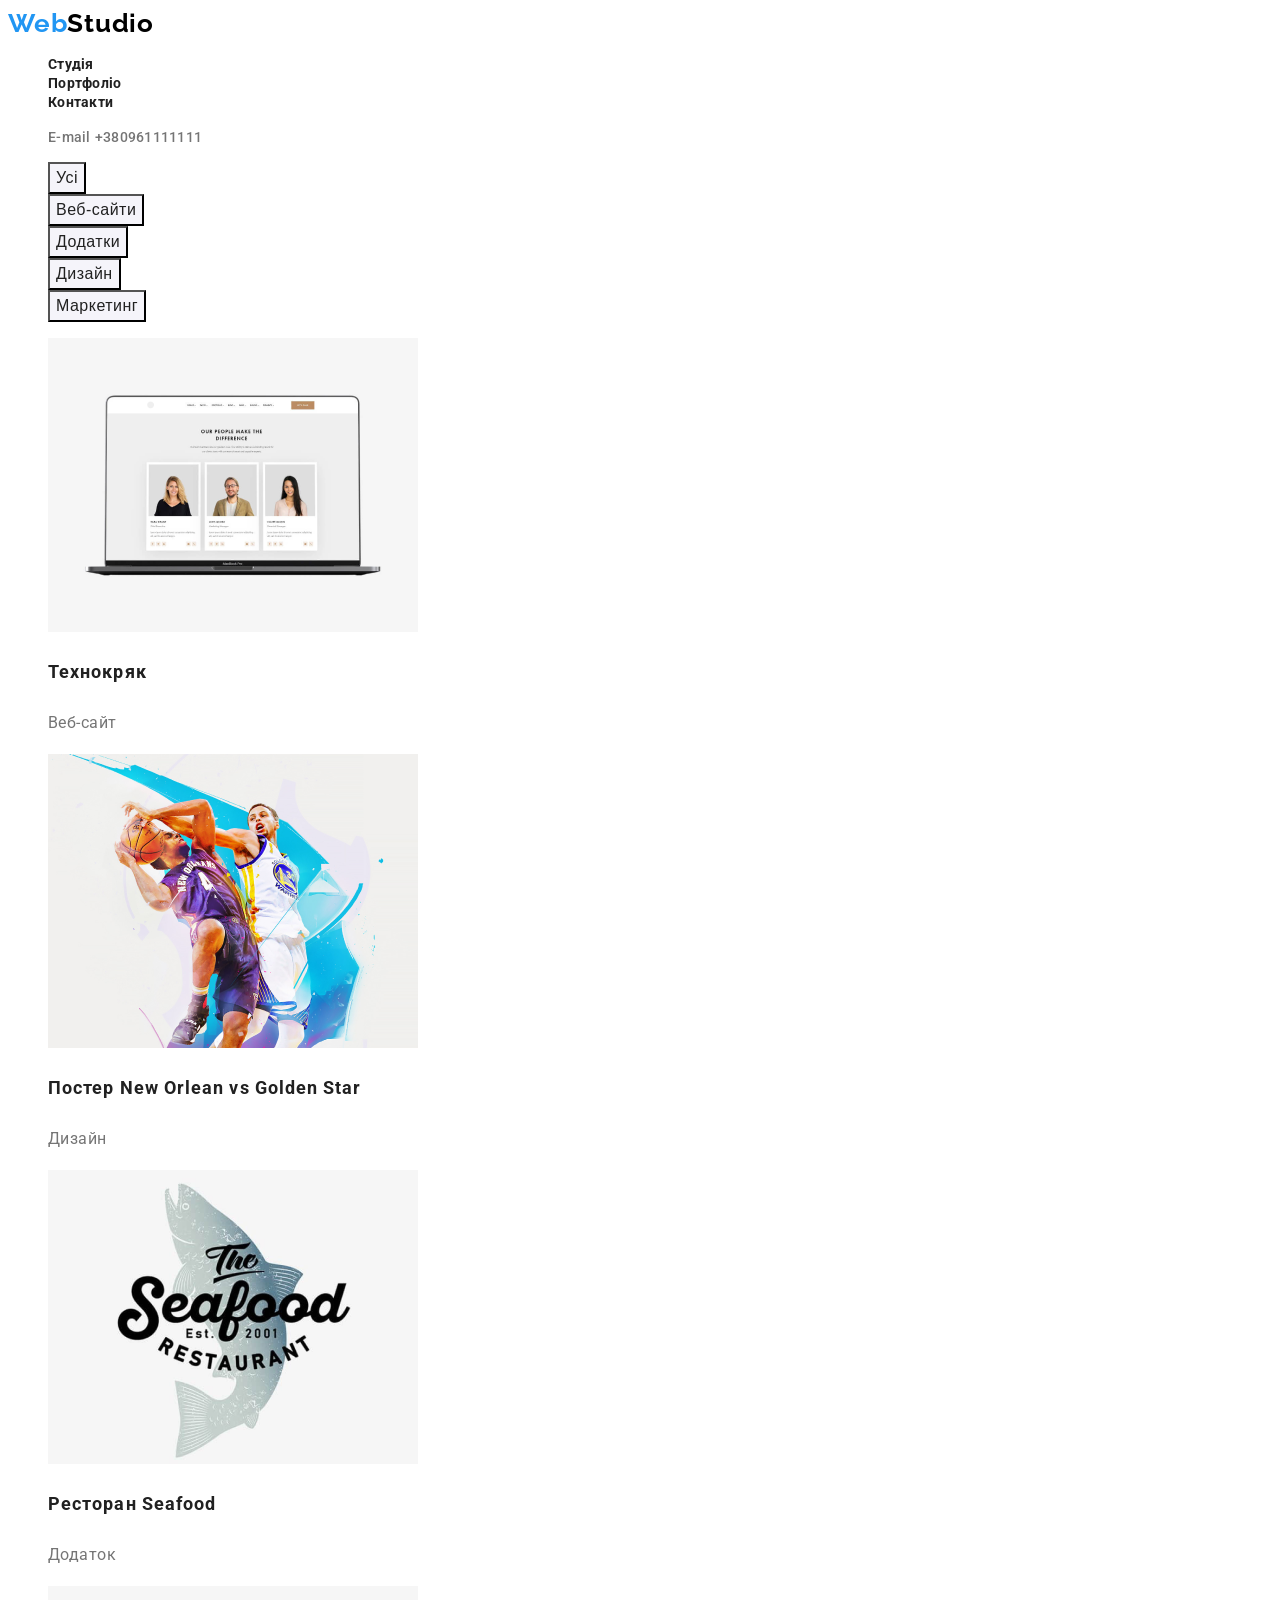
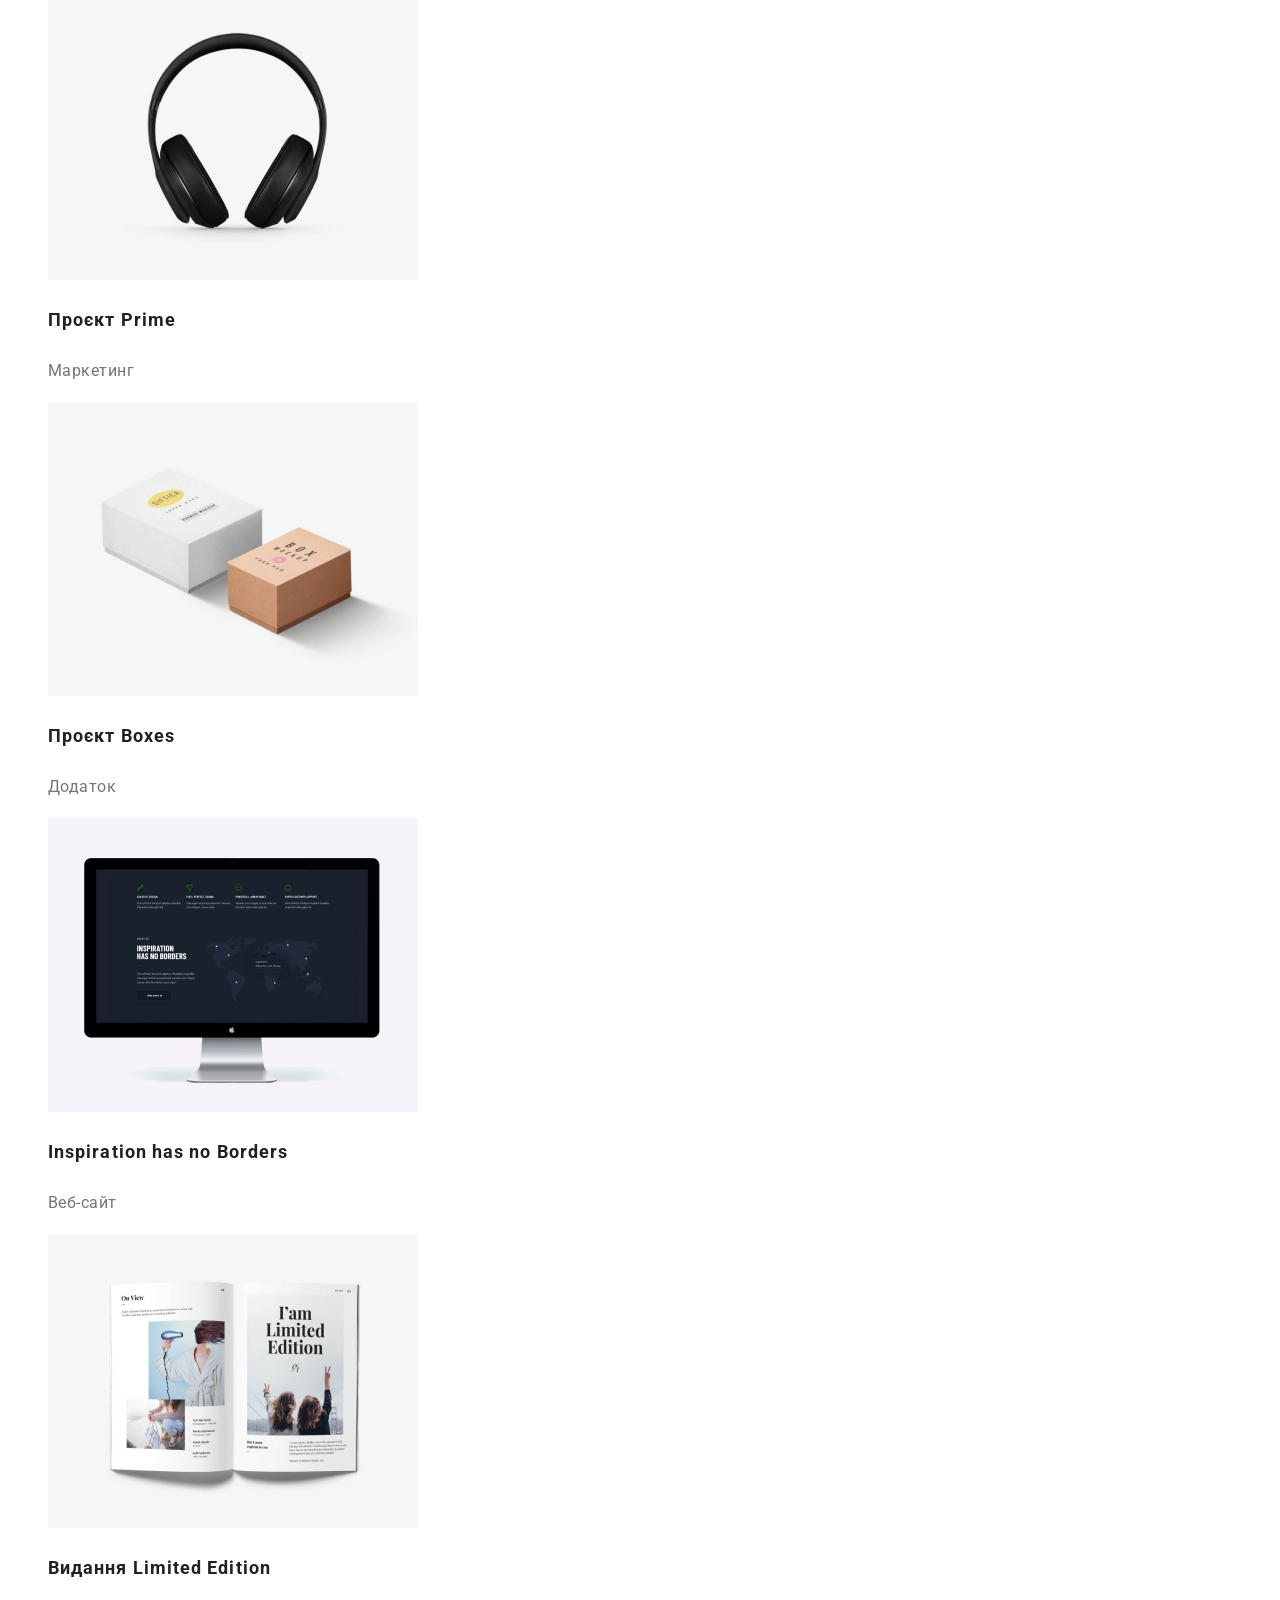
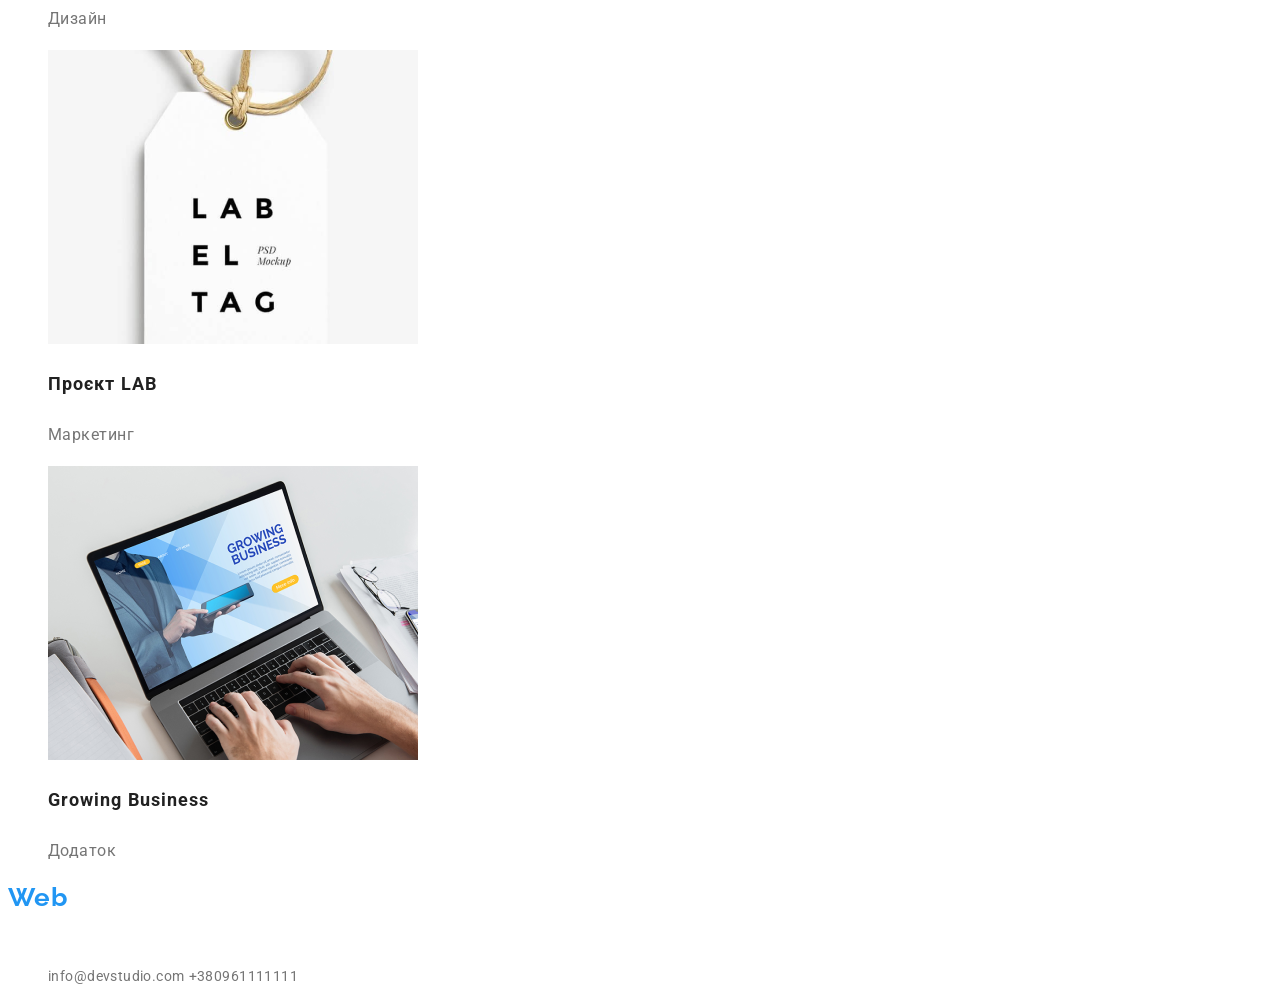
==== portfolio.html @ 2bcafd8c "first commit" ====
<!DOCTYPE html>
<html lang="en">

<head>
  <meta charset="UTF-8" />
  <meta name="viewport" content="width=device-width, initial-scale=1.0" />
  <title>Portfolio</title>
  <link rel="preconnect" href="https://fonts.googleapis.com" />
  <link rel="preconnect" href="https://fonts.gstatic.com" crossorigin />
  <link href="https://fonts.googleapis.com/css2?family=Raleway:wght@700&family=Roboto:wght@400;500;700;900&display=swap"
    rel="stylesheet" />
  <link rel="stylesheet" href="style.css" />
</head>

<body>
  <header class="header">
    <a href="/" class="header-logo"><span class="Web">Web</span>Studio</a>
    <nav class="nav">
      <ul class="nav-list">
        <li class="nav-item">
          <a class="nav-link" href="index.html"><b>Студія</b></a>
        </li>
        <li class="nav-item">
          <a class="nav-link" href="portfolio/index.html"><b>Портфоліо</b></a>
        </li>
        <li class="nav-item">
          <a class="nav-link" href=""><b>Контакти</b></a>
        </li>
      </ul>
    </nav>
    <ul class="header-list">
      <li class="header-items">
        <a class="header-contact" href="">E-mail</a>
        <a class="header-contact" href="">+380961111111</a>
      </li>
    </ul>
  </header>
  <main>
    <section class="portfolio">
      <ul class="portfolio-list-buttons">
        <li class="portfolio-items-buttons">
          <input class="portfolio-button" type="button" value="Усі" />
        </li>
        <li class="portfolio-items-buttons">
          <input class="portfolio-button" type="button" value="Веб-сайти" />
        </li>
        <li class="portfolio-items-buttons">
          <input class="portfolio-button" type="button" value="Додатки" />
        </li>
        <li class="portfolio-items-buttons">
          <input class="portfolio-button" type="button" value="Дизайн" />
        </li>
        <li class="portfolio-items-buttons">
          <input class="portfolio-button" type="button" value="Маркетинг" />
        </li>
      </ul>
      <ul class="portfolio-list">
        <li class="portfolio-items">
          <img src="img/portfolio/1.png" alt="" class=" portfolio-img">
          <h3 class="portfolio-title">Технокряк</h3>
          <p class="portfolio-text">Веб-сайт</p>
        </li>
        <li class="portfolio-items">
          <img src="img/portfolio/2.png" alt="" class=" portfolio-img">
          <h3 class="portfolio-title">Постер New Orlean vs Golden Star</h3>
          <p class="portfolio-text">Дизайн</p>
        </li>
        <li class="portfolio-items">
          <img src="img/portfolio/3.png" alt="" class=" portfolio-img">
          <h3 class="portfolio-title">Ресторан Seafood</h3>
          <p class="portfolio-text">Додаток</p>
        </li>
        <li class="portfolio-items">
          <img src="img/portfolio/4.png" alt="" class=" portfolio-img">
          <h3 class="portfolio-title">Проєкт Prime</h3>
          <p class="portfolio-text">Маркетинг</p>
        </li>
        <li class="portfolio-items">
          <img src="img/portfolio/5.png" alt="" class=" portfolio-img">
          <h3 class="portfolio-title">Проєкт Boxes</h3>
          <p class="portfolio-text">Додаток</p>
        </li>
        <li class="portfolio-items">
          <img src="img/portfolio/6.png" alt="" class=" portfolio-img">
          <h3 class="portfolio-title">Inspiration has no Borders</h3>
          <p class="portfolio-text">Веб-сайт</p>
        </li>
        <li class="portfolio-items">
          <img src="img/portfolio/7.png" alt="" class=" portfolio-img">
          <h3 class="portfolio-title">Видання Limited Edition</h3>
          <p class="portfolio-text">Дизайн</p>
        </li>
        <li class="portfolio-items">
          <img src="img/portfolio/8.png" alt="" class=" portfolio-img">
          <h3 class="portfolio-title">Проєкт LAB</h3>
          <p class="portfolio-text">Маркетинг</p>
        </li>
        <li class="portfolio-items">
          <img src="img/portfolio/9.png" alt="" class=" portfolio-img">
          <h3 class="portfolio-title">Growing Business</h3>
          <p class="portfolio-text">Додаток</p>
        </li>
      </ul>
    </section>
  </main>
  <footer class="footer">
    <a href="/" class="footer-logo"><span class="Web">Web</span>Studio</a>
    <ul class="footer-list">
      <li class="footer-items">
        <p class="footer-text">м. Київ, пр-т Лесі Українки, 26</p>
        <a class="footer-link" href="">info@devstudio.com</a>
        <a class="footer-link" href="">+380961111111</a>
      </li>
    </ul>
  </footer>
</body>

</html>
---- style.css ----
body {
  font-family: Roboto;
  line-height: normal;
}
a {
  text-decoration: none;
}
ul {
  list-style-type: none;
}

.header {

}
.Web {
  color: #2196f3;
}
.header-logo {
  color: #000;
  font-family: Raleway;
  font-size: 26px;
  font-weight: 700;
  letter-spacing: 0.78px;
}
.nav {
}
.nav-list {
}
.nav-item {
}

.nav-link {
  color: #212121;
  font-size: 14px;
  font-weight: 500;
  letter-spacing: 0.28px;
}
.nav-link:hover {
  color: #2196f3;
}
.header-list{

}
.header-items {

}
.header-contact {
  color: #757575;
  font-size: 14px;
  font-weight: 500;
  letter-spacing: 0.28px;
}
.header-contact:hover {
  color: #2196f3;
}
.decision {
}
.decision-container {
}
.decision-title {
  color: #fff;
  text-align: center;
  font-size: 44px;
  font-weight: 900;
  line-height: 1.36; /* 136.364% */
  letter-spacing: 2.64px;
  text-transform: uppercase;
}
.decision-button {
  background: #2196f3;
  color: #fff;
  text-align: center;
  font-size: 16px;
  font-weight: 700;
  line-height: 1.875; /* 187.5% */
  letter-spacing: 0.96px;
}
.details {
}
.details-list {
  display: flex;
}
.details-items {
}
.details-title {
  color: #212121;
  font-size: 14px;
  font-weight: 700;
  letter-spacing: 0.42px;
  text-transform: uppercase;
}
.details-text {
  color: #757575;
  font-size: 14px;
  font-weight: 400;
  line-height: 24px; /* 171.429% */
  letter-spacing: 0.42px;
}
.about {
}
.about-title {
  color: #212121;
  text-align: center;
  font-size: 36px;
  font-weight: 700;
  letter-spacing: 1.08px;
}
.about-list {
}
.about-items {
}
.about-img {
}
.team {
}
.team-title {
  color: #212121;
  text-align: center;
  font-size: 36px;
  font-weight: 700;
  letter-spacing: 1.08px;
}
.team-list {
}
.team-items {
}
.team-img {
}
.team-name {
  color: #212121;
  text-align: center;
  font-size: 16px;
  font-weight: 500;
  letter-spacing: 0.48px;
}
.team-work {
  color: #757575;
  text-align: center;
  font-size: 16px;
  font-weight: 400;
  letter-spacing: 0.48px;
}
.footer {
}
.footer-logo {
  color: #fff;
  font-family: Raleway;
  font-size: 26px;
  font-weight: 700;
  letter-spacing: 0.78px;
}
.footer-list {
}
.footer-items {
}
.footer-text {
  color: #fff;
  font-size: 14px;
  font-weight: 400;
  line-height: 1.71; /* 171.429% */
  letter-spacing: 0.42px;
}
.footer-link {
  color: #757575;
  font-size: 14px;
  font-weight: 400;
  line-height: 1.71px; /* 171.429% */
  letter-spacing: 0.42px;
}
.footer-link:hover{
  color: #2196f3;
}
/* =================================ПОРТФОЛИО==================================== */
.portfolio {

}
.portfolio-list-buttons {

}
.portfolio-items-buttons {
}
.portfolio-button {
  background: #f5f4fa;
  color: #212121;
  text-align: center;
  font-size: 16px;
  font-weight: 500;
  line-height: 1.625; /*162.5% 1.625. */
  letter-spacing: 0.48px;
}
.portfolio-button:hover {
  color: #fff;
  background: #2196f3;
}
.portfolio-items {
}
.portfolio-img {

}
.portfolio-title {
  color: #212121;
  font-size: 18px;
  font-weight: 700;
  line-height: 2; /* 200% 2 */
  letter-spacing: 1.08px;
}
.portfolio-text {
  color: #757575;
  font-size: 16px;
  font-weight: 400;
  line-height: 1.875; /* 187.5%  1.875*/
  letter-spacing: 0.48px;
}
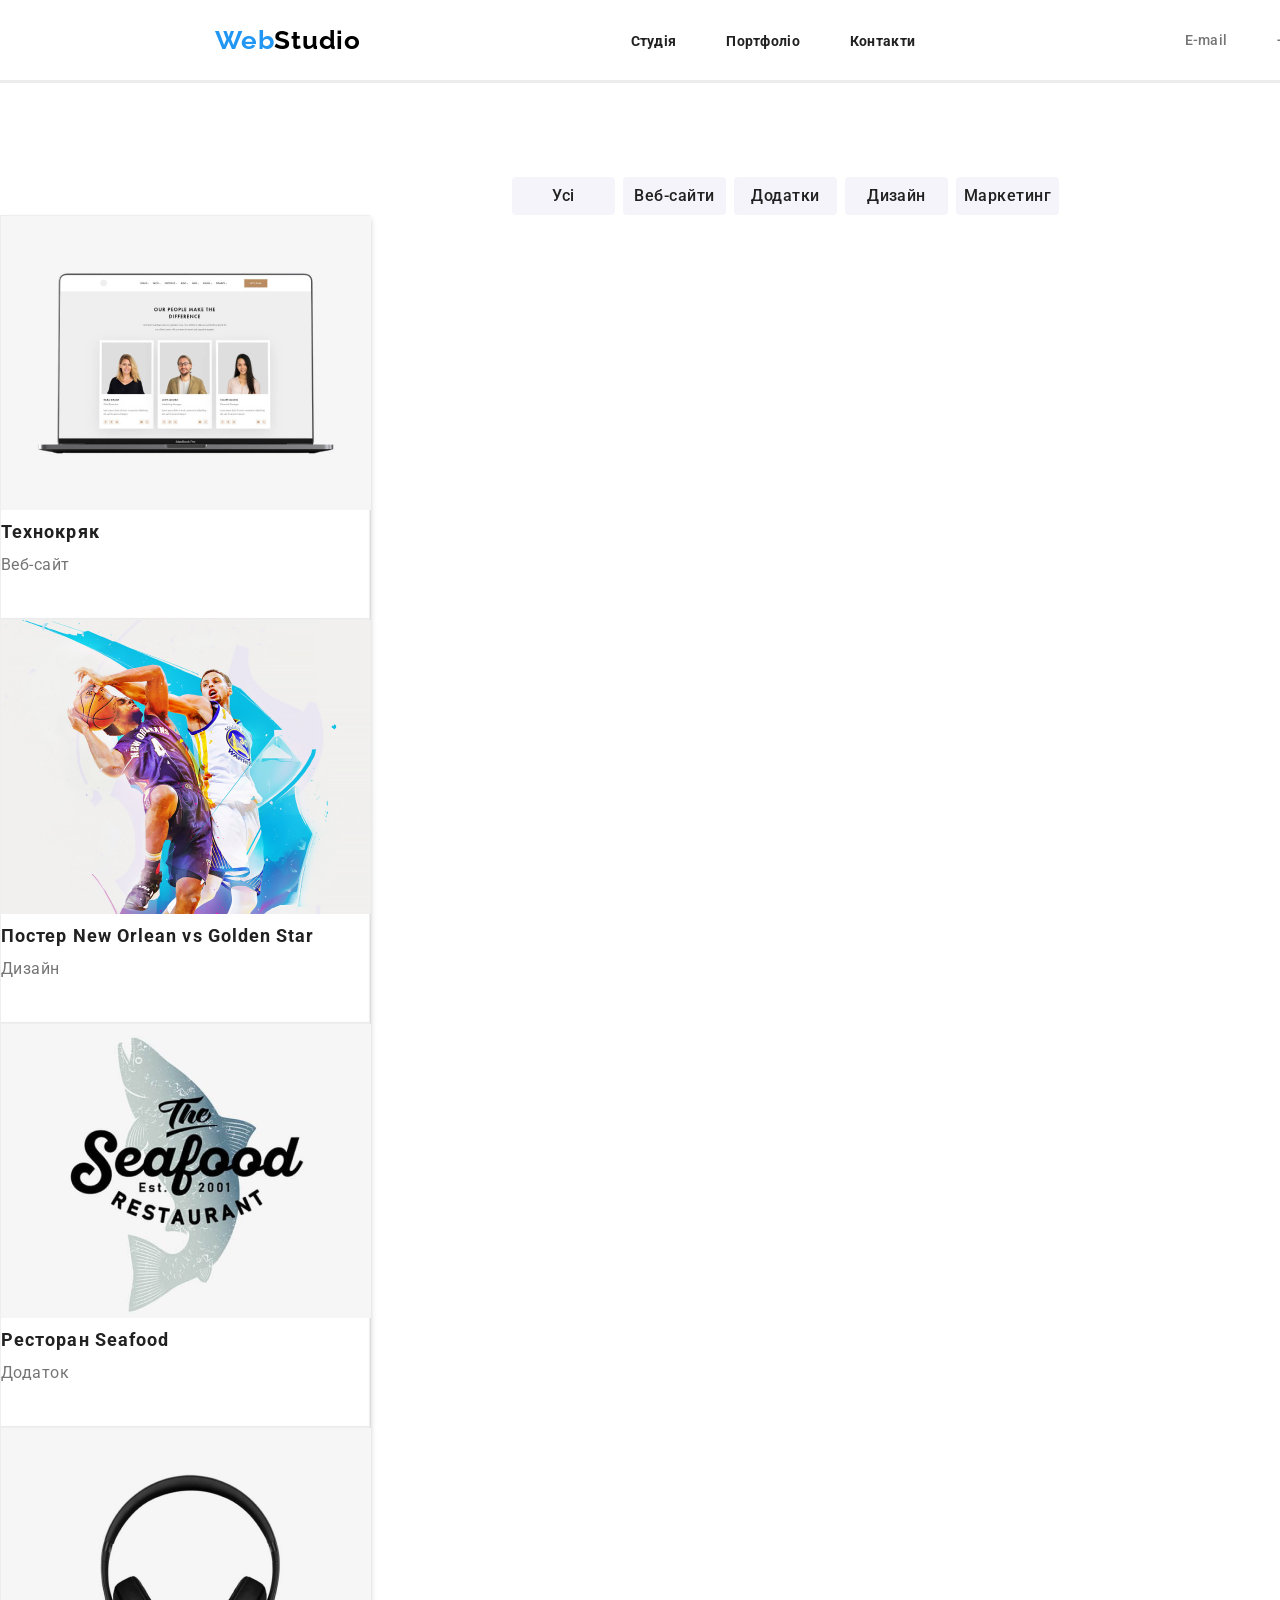
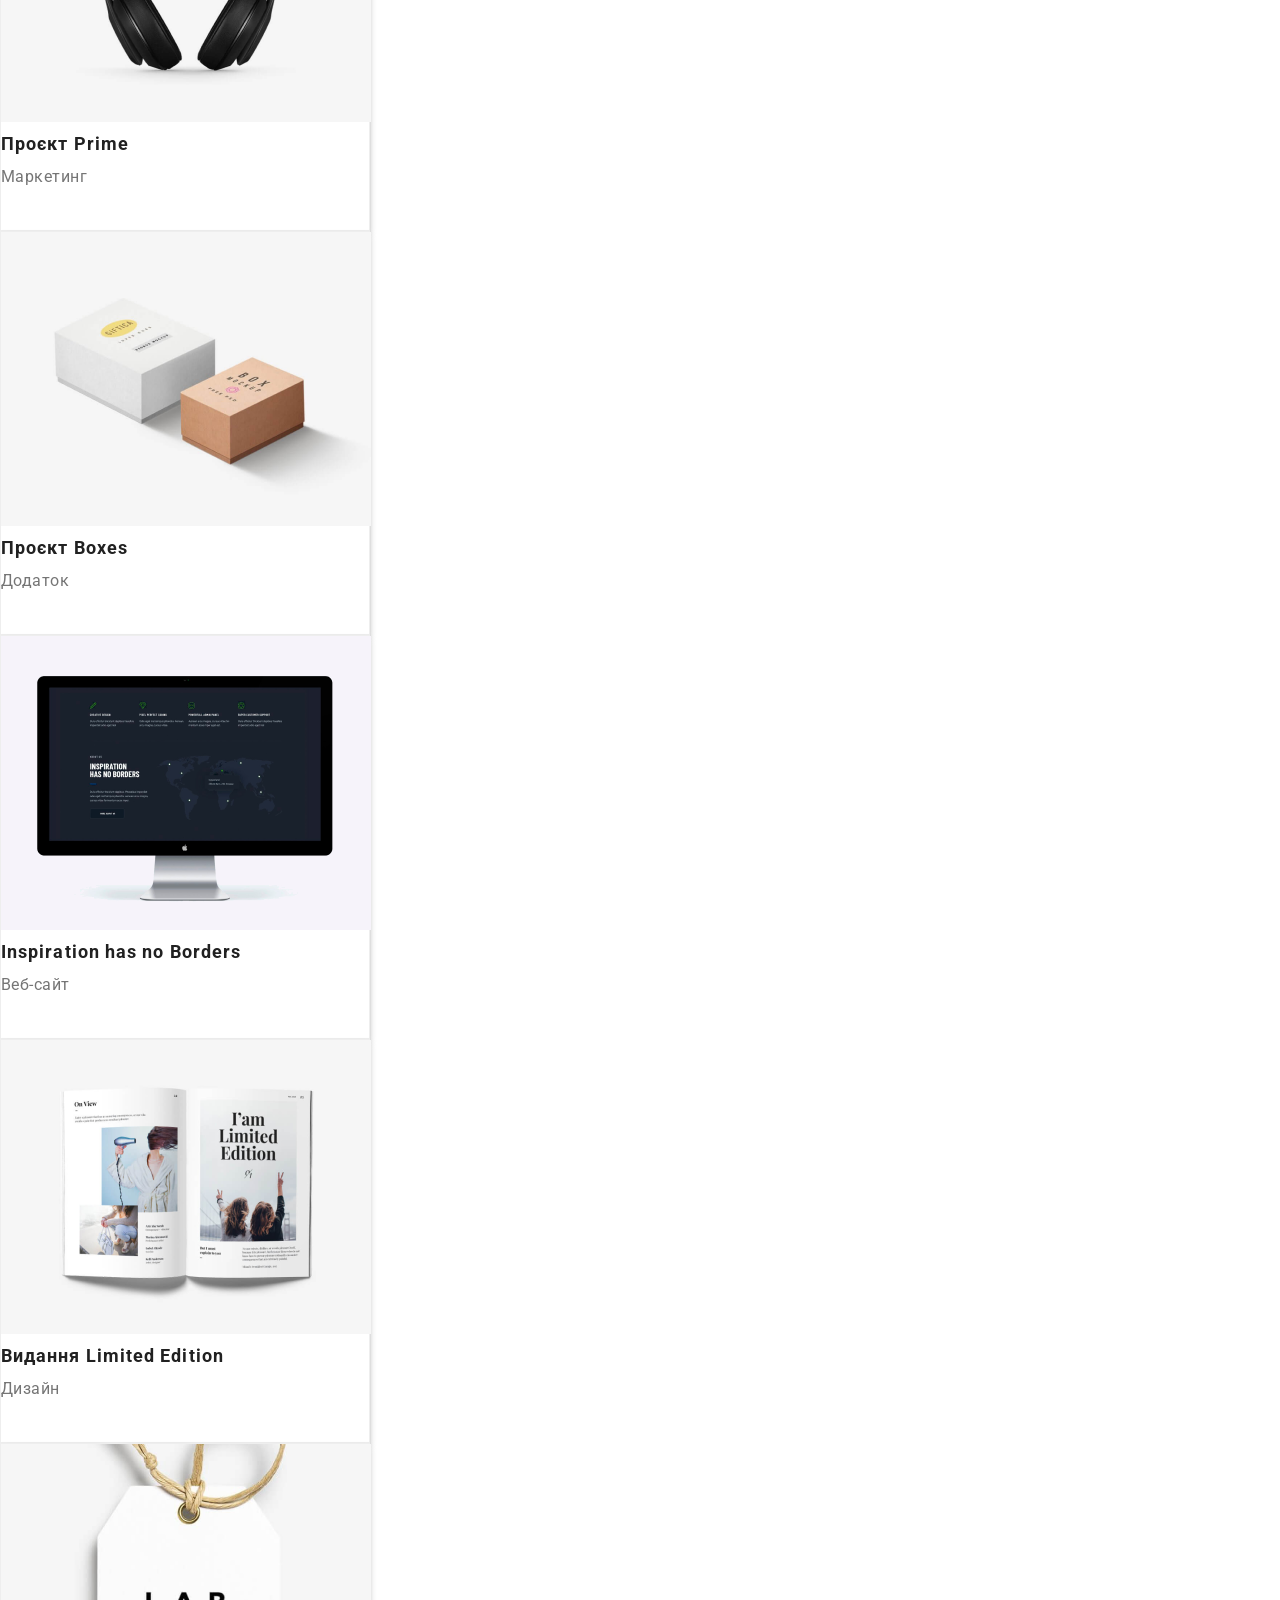
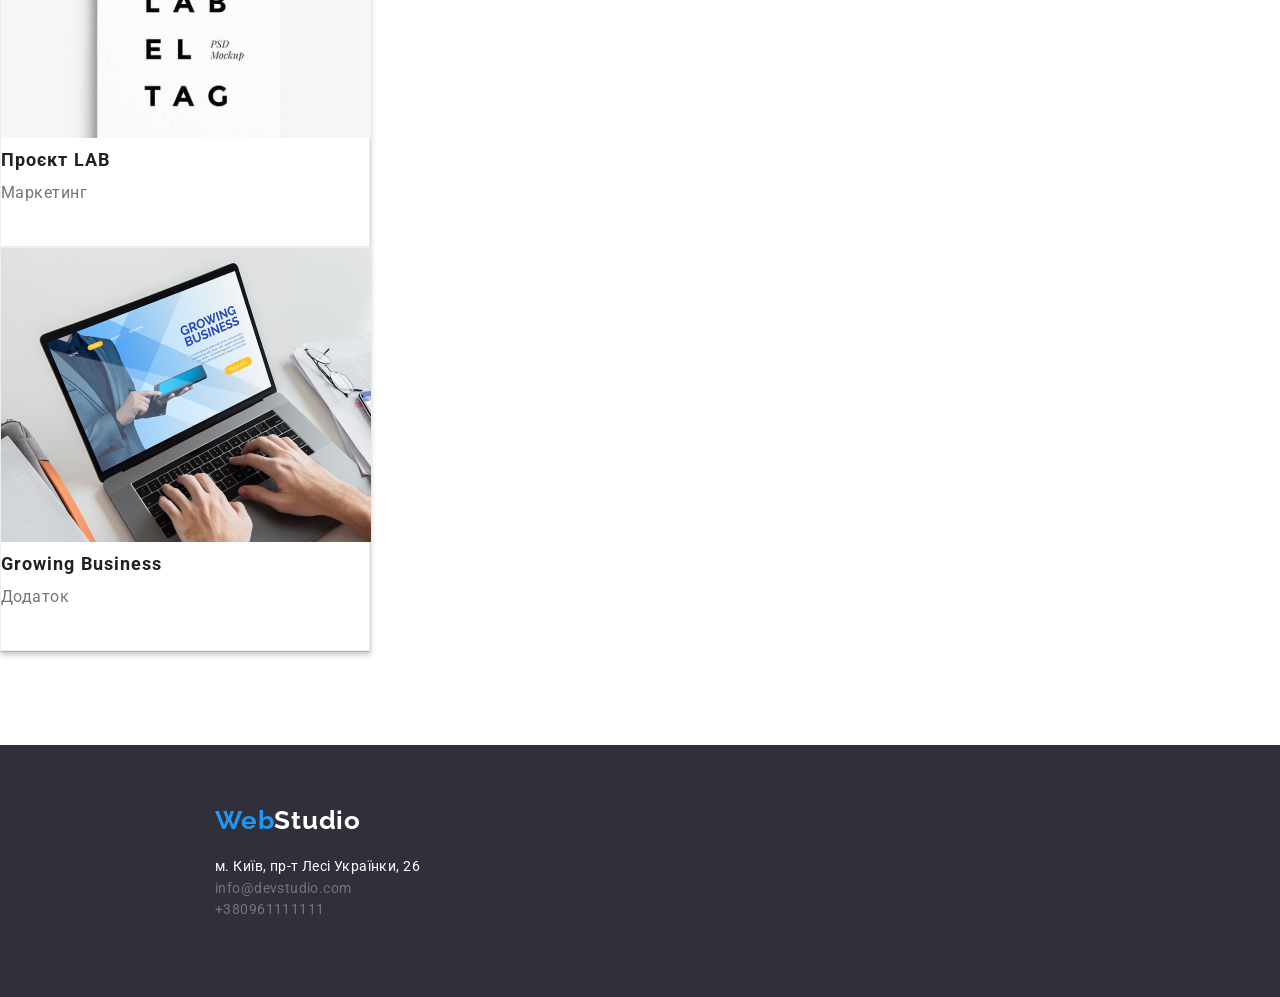
==== commit b7e14a93: "first commit" ====
--- a/portfolio.html
+++ b/portfolio.html
@@ -1,118 +1,125 @@
 <!DOCTYPE html>
 <html lang="en">
+  <head>
+    <meta charset="UTF-8" />
+    <meta name="viewport" content="width=device-width, initial-scale=1.0" />
+    <title>Portfolio</title>
+    <link rel="preconnect" href="https://fonts.googleapis.com" />
+    <link rel="preconnect" href="https://fonts.gstatic.com" crossorigin />
+    <link
+      href="https://fonts.googleapis.com/css2?family=Raleway:wght@700&family=Roboto:wght@400;500;700;900&display=swap"
+      rel="stylesheet"
+    />
+    <link
+      rel="stylesheet"
+      href="https://cdnjs.cloudflare.com/ajax/libs/modern-normalize/2.0.0/modern-normalize.css"
+    />
+    <link rel="stylesheet" href="modern-normalize.css" />
+    <link rel="stylesheet" href="style.css" />
+  </head>
 
-<head>
-  <meta charset="UTF-8" />
-  <meta name="viewport" content="width=device-width, initial-scale=1.0" />
-  <title>Portfolio</title>
-  <link rel="preconnect" href="https://fonts.googleapis.com" />
-  <link rel="preconnect" href="https://fonts.gstatic.com" crossorigin />
-  <link href="https://fonts.googleapis.com/css2?family=Raleway:wght@700&family=Roboto:wght@400;500;700;900&display=swap"
-    rel="stylesheet" />
-  <link rel="stylesheet" href="style.css" />
-</head>
-
-<body>
-  <header class="header">
-    <a href="/" class="header-logo"><span class="Web">Web</span>Studio</a>
-    <nav class="nav">
-      <ul class="nav-list">
-        <li class="nav-item">
-          <a class="nav-link" href="index.html"><b>Студія</b></a>
-        </li>
-        <li class="nav-item">
-          <a class="nav-link" href="portfolio/index.html"><b>Портфоліо</b></a>
-        </li>
-        <li class="nav-item">
-          <a class="nav-link" href=""><b>Контакти</b></a>
+  <body>
+    <header class="header container">
+      <a href="/" class="header-logo"><span class="Web">Web</span>Studio</a>
+      <nav class="nav">
+        <ul class="nav-list">
+          <li class="nav-item">
+            <a class="nav-link" href="#"><b>Студія</b></a>
+          </li>
+          <li class="nav-item">
+            <a class="nav-link" href="portfolio.html"><b>Портфоліо</b></a>
+          </li>
+          <li class="nav-item">
+            <a class="nav-link" href=""><b>Контакти</b></a>
+          </li>
+        </ul>
+      </nav>
+      <ul class="header-list">
+        <li class="header-items">
+          <a class="header-contact" href="">E-mail</a>
+          <a class="header-contact" href="">+380961111111</a>
         </li>
       </ul>
-    </nav>
-    <ul class="header-list">
-      <li class="header-items">
-        <a class="header-contact" href="">E-mail</a>
-        <a class="header-contact" href="">+380961111111</a>
-      </li>
-    </ul>
-  </header>
-  <main>
-    <section class="portfolio">
-      <ul class="portfolio-list-buttons">
-        <li class="portfolio-items-buttons">
-          <input class="portfolio-button" type="button" value="Усі" />
-        </li>
-        <li class="portfolio-items-buttons">
-          <input class="portfolio-button" type="button" value="Веб-сайти" />
-        </li>
-        <li class="portfolio-items-buttons">
-          <input class="portfolio-button" type="button" value="Додатки" />
-        </li>
-        <li class="portfolio-items-buttons">
-          <input class="portfolio-button" type="button" value="Дизайн" />
-        </li>
-        <li class="portfolio-items-buttons">
-          <input class="portfolio-button" type="button" value="Маркетинг" />
+    </header>
+    <main portfolio-main>
+      <section class="portfolio container">
+        <ul class="portfolio-list-buttons">
+          <li class="portfolio-items-buttons">
+            <input class="portfolio-button" type="button" value="Усі" />
+          </li>
+          <li class="portfolio-items-buttons">
+            <input class="portfolio-button" type="button" value="Веб-сайти" />
+          </li>
+          <li class="portfolio-items-buttons">
+            <input class="portfolio-button" type="button" value="Додатки" />
+          </li>
+          <li class="portfolio-items-buttons">
+            <input class="portfolio-button" type="button" value="Дизайн" />
+          </li>
+          <li class="portfolio-items-buttons">
+            <input class="portfolio-button" type="button" value="Маркетинг" />
+          </li>
+        </ul>
+        <ul class="portfolio-list">
+          <li class="portfolio-items">
+            <img src="img/portfolio/1.png" alt="" class="portfolio-img" />
+            <h3 class="portfolio-title">Технокряк</h3>
+            <p class="portfolio-text">Веб-сайт</p>
+          </li>
+          <li class="portfolio-items">
+            <img src="img/portfolio/2.png" alt="" class="portfolio-img" />
+            <h3 class="portfolio-title">Постер New Orlean vs Golden Star</h3>
+            <p class="portfolio-text">Дизайн</p>
+          </li>
+          <li class="portfolio-items">
+            <img src="img/portfolio/3.png" alt="" class="portfolio-img" />
+            <h3 class="portfolio-title">Ресторан Seafood</h3>
+            <p class="portfolio-text">Додаток</p>
+          </li>
+          <li class="portfolio-items">
+            <img src="img/portfolio/4.png" alt="" class="portfolio-img" />
+            <h3 class="portfolio-title">Проєкт Prime</h3>
+            <p class="portfolio-text">Маркетинг</p>
+          </li>
+          <li class="portfolio-items">
+            <img src="img/portfolio/5.png" alt="" class="portfolio-img" />
+            <h3 class="portfolio-title">Проєкт Boxes</h3>
+            <p class="portfolio-text">Додаток</p>
+          </li>
+          <li class="portfolio-items">
+            <img src="img/portfolio/6.png" alt="" class="portfolio-img" />
+            <h3 class="portfolio-title">Inspiration has no Borders</h3>
+            <p class="portfolio-text">Веб-сайт</p>
+          </li>
+          <li class="portfolio-items">
+            <img src="img/portfolio/7.png" alt="" class="portfolio-img" />
+            <h3 class="portfolio-title">Видання Limited Edition</h3>
+            <p class="portfolio-text">Дизайн</p>
+          </li>
+          <li class="portfolio-items">
+            <img src="img/portfolio/8.png" alt="" class="portfolio-img" />
+            <h3 class="portfolio-title">Проєкт LAB</h3>
+            <p class="portfolio-text">Маркетинг</p>
+          </li>
+          <li class="portfolio-items">
+            <img src="img/portfolio/9.png" alt="" class="portfolio-img" />
+            <h3 class="portfolio-title">Growing Business</h3>
+            <p class="portfolio-text">Додаток</p>
+          </li>
+        </ul>
+      </section>
+    </main>
+    <footer class="footer">
+      <div class="footer-container">
+      <a href="/" class="footer-logo"><span class="Web">Web</span>Studio</a>
+      <ul class="footer-list">
+        <li class="footer-items">
+          <p class="footer-text">м. Київ, пр-т Лесі Українки, 26</p>
+          <a class="footer-link" href="">info@devstudio.com</a>
+          <a class="footer-link-number" href="">+380961111111</a>
         </li>
       </ul>
-      <ul class="portfolio-list">
-        <li class="portfolio-items">
-          <img src="img/portfolio/1.png" alt="" class=" portfolio-img">
-          <h3 class="portfolio-title">Технокряк</h3>
-          <p class="portfolio-text">Веб-сайт</p>
-        </li>
-        <li class="portfolio-items">
-          <img src="img/portfolio/2.png" alt="" class=" portfolio-img">
-          <h3 class="portfolio-title">Постер New Orlean vs Golden Star</h3>
-          <p class="portfolio-text">Дизайн</p>
-        </li>
-        <li class="portfolio-items">
-          <img src="img/portfolio/3.png" alt="" class=" portfolio-img">
-          <h3 class="portfolio-title">Ресторан Seafood</h3>
-          <p class="portfolio-text">Додаток</p>
-        </li>
-        <li class="portfolio-items">
-          <img src="img/portfolio/4.png" alt="" class=" portfolio-img">
-          <h3 class="portfolio-title">Проєкт Prime</h3>
-          <p class="portfolio-text">Маркетинг</p>
-        </li>
-        <li class="portfolio-items">
-          <img src="img/portfolio/5.png" alt="" class=" portfolio-img">
-          <h3 class="portfolio-title">Проєкт Boxes</h3>
-          <p class="portfolio-text">Додаток</p>
-        </li>
-        <li class="portfolio-items">
-          <img src="img/portfolio/6.png" alt="" class=" portfolio-img">
-          <h3 class="portfolio-title">Inspiration has no Borders</h3>
-          <p class="portfolio-text">Веб-сайт</p>
-        </li>
-        <li class="portfolio-items">
-          <img src="img/portfolio/7.png" alt="" class=" portfolio-img">
-          <h3 class="portfolio-title">Видання Limited Edition</h3>
-          <p class="portfolio-text">Дизайн</p>
-        </li>
-        <li class="portfolio-items">
-          <img src="img/portfolio/8.png" alt="" class=" portfolio-img">
-          <h3 class="portfolio-title">Проєкт LAB</h3>
-          <p class="portfolio-text">Маркетинг</p>
-        </li>
-        <li class="portfolio-items">
-          <img src="img/portfolio/9.png" alt="" class=" portfolio-img">
-          <h3 class="portfolio-title">Growing Business</h3>
-          <p class="portfolio-text">Додаток</p>
-        </li>
-      </ul>
-    </section>
-  </main>
-  <footer class="footer">
-    <a href="/" class="footer-logo"><span class="Web">Web</span>Studio</a>
-    <ul class="footer-list">
-      <li class="footer-items">
-        <p class="footer-text">м. Київ, пр-т Лесі Українки, 26</p>
-        <a class="footer-link" href="">info@devstudio.com</a>
-        <a class="footer-link" href="">+380961111111</a>
-      </li>
-    </ul>
-  </footer>
-</body>
-
-</html>+    </div>
+    </footer>
+  </body>
+</html>
--- a/style.css
+++ b/style.css
@@ -2,15 +2,43 @@
   font-family: Roboto;
   line-height: normal;
 }
+.container {
+  width: 1600px;
+  margin: 0 auto;
+}
 a {
   text-decoration: none;
 }
 ul {
   list-style-type: none;
 }
+::before,
+::after {
+  box-sizing: border-box;
+}
+h1,
+h2,
+h3,
+h4,
+h5,
+h6,
+html,
+main,
+body,
+p,
+ol,
+ul,
+li {
+  margin: 0;
+  padding: 0;
+}
 
 .header {
-
+  height: 80px;
+  display: flex;
+  align-items: center;
+  justify-content: space-between;
+  padding: 25px 0;
 }
 .Web {
   color: #2196f3;
@@ -21,10 +49,14 @@
   font-size: 26px;
   font-weight: 700;
   letter-spacing: 0.78px;
+  margin-left: 215px;
 }
 .nav {
 }
 .nav-list {
+  display: flex;
+  gap: 50px;
+  margin-left: ;
 }
 .nav-item {
 }
@@ -38,11 +70,12 @@
 .nav-link:hover {
   color: #2196f3;
 }
-.header-list{
-
+.header-list {
 }
 .header-items {
-
+  display: flex;
+  gap: 50px;
+  margin-right: 215px;
 }
 .header-contact {
   color: #757575;
@@ -54,10 +87,18 @@
   color: #2196f3;
 }
 .decision {
+  background-color: #2f303a;
+  width: 1600px;
+  height: 600px;
+  flex-shrink: 0;
 }
 .decision-container {
+  padding-top: 200px;
+  padding-left: 452px;
+  padding-right: 452px;
 }
 .decision-title {
+  width: 696px;
   color: #fff;
   text-align: center;
   font-size: 44px;
@@ -67,18 +108,32 @@
   text-transform: uppercase;
 }
 .decision-button {
-  background: #2196f3;
   color: #fff;
   text-align: center;
   font-size: 16px;
   font-weight: 700;
   line-height: 1.875; /* 187.5% */
   letter-spacing: 0.96px;
+  border-radius: 4px;
+  background: #2196f3;
+  box-shadow: 0px 4px 4px 0px rgba(0, 0, 0, 0.15);
+  padding-top: 10px;
+  padding-bottom: 10px;
+  padding-left: 34px;
+  padding-right: 34px;
+  margin-top: 30px;
+  margin-left: 692px;
 }
 .details {
 }
 .details-list {
   display: flex;
+  margin-top: 94px;
+  margin-bottom: 94px;
+  margin-left: 215px;
+  margin-right: 215px;
+  gap: 30px;
+  justify-content: space-between;
 }
 .details-items {
 }
@@ -95,36 +150,73 @@
   font-weight: 400;
   line-height: 24px; /* 171.429% */
   letter-spacing: 0.42px;
+  margin-top: 10px;
 }
 .about {
 }
+.about-container {
+  width: 1170px;
+  height: 386px;
+  flex-shrink: 0;
+  margin-left: 215px;
+  margin-right: 215px;
+  margin-bottom: 94px;
+}
 .about-title {
   color: #212121;
   text-align: center;
   font-size: 36px;
   font-weight: 700;
   letter-spacing: 1.08px;
+  padding-bottom: 50px;
 }
 .about-list {
 }
 .about-items {
 }
 .about-img {
-}
+  width: 370px;
+  height: 294px;
+  flex-shrink: 0;
+  justify-content: space-between;
+  padding-right: 15px;
+}
+
 .team {
-}
+  background: #f5f4fa;
+  height: 648px;
+  padding-top: 94px;
+  padding-bottom: 94px;
+}
+.container {
+}
+
 .team-title {
   color: #212121;
   text-align: center;
   font-size: 36px;
   font-weight: 700;
   letter-spacing: 1.08px;
-}
+  margin-bottom: 50px;
+}
+
 .team-list {
+  display: flex;
+  gap: 30px;
+  margin-left: 215px;
+  margin-right: 215px;
 }
 .team-items {
+  width: 270px;
+  height: 368px;
+  flex-shrink: 0;
+  border-radius: 0px 0px 4px 4px;
+  background: #fff;
+  gap: 30px;
 }
 .team-img {
+  width: 270px;
+  height: 260px;
 }
 .team-name {
   color: #212121;
@@ -132,6 +224,7 @@
   font-size: 16px;
   font-weight: 500;
   letter-spacing: 0.48px;
+  margin-top: 30px;
 }
 .team-work {
   color: #757575;
@@ -139,8 +232,15 @@
   font-size: 16px;
   font-weight: 400;
   letter-spacing: 0.48px;
+  margin-top: 10px;
 }
 .footer {
+  height: 252px;
+  background: #2f303a;
+  padding-top: 60px;
+}
+.footer-container {
+  margin-left: 215px;
 }
 .footer-logo {
   color: #fff;
@@ -148,6 +248,7 @@
   font-size: 26px;
   font-weight: 700;
   letter-spacing: 0.78px;
+  margin-top: 60px;
 }
 .footer-list {
 }
@@ -159,28 +260,55 @@
   font-weight: 400;
   line-height: 1.71; /* 171.429% */
   letter-spacing: 0.42px;
+  margin-top: 20px;
+  margin-bottom: 9px;
 }
 .footer-link {
+  display: block;
   color: #757575;
   font-size: 14px;
   font-weight: 400;
   line-height: 1.71px; /* 171.429% */
   letter-spacing: 0.42px;
-}
-.footer-link:hover{
+  margin-bottom: 9px;
+}
+.footer-link-number {
+  color: #757575;
+  font-size: 14px;
+  font-weight: 400;
+  line-height: 1.71px; /* 171.429% */
+  letter-spacing: 0.42px;
+  margin-top: 9px;
+}
+.footer-link-number:hover {
+  color: #2196f3;
+}
+.footer-link:hover {
   color: #2196f3;
 }
 /* =================================ПОРТФОЛИО==================================== */
+.header-portfolio {
+}
 .portfolio {
-
+  border-top: #ececec solid;
+  padding-top: 94px;
+  padding-bottom: 94px;
 }
 .portfolio-list-buttons {
-
+  display: flex;
+  gap: 8px;
+  margin-left: 512px;
+  margin-right: 512px;
 }
 .portfolio-items-buttons {
 }
 .portfolio-button {
+  width: 103px;
+  height: 38px;
+  flex-shrink: 0;
+  border-radius: 4px;
   background: #f5f4fa;
+  border: none;
   color: #212121;
   text-align: center;
   font-size: 16px;
@@ -189,13 +317,25 @@
   letter-spacing: 0.48px;
 }
 .portfolio-button:hover {
+  border: none;
   color: #fff;
   background: #2196f3;
 }
+.portfolio-list{
+}
 .portfolio-items {
+  width: 370px;
+  height: 404px;
+  flex-shrink: 0;
+  border: 1px solid #eee;
+  background: #fff;
+  box-shadow: 1px 4px 6px 0px rgba(0, 0, 0, 0.16),
+  0px 4px 4px 0px rgba(0, 0, 0, 0.06), 0px 1px 1px 0px rgba(0, 0, 0, 0.12);
 }
 .portfolio-img {
-
+  width: 370px;
+  height: 294px;
+  flex-shrink: 0;
 }
 .portfolio-title {
   color: #212121;
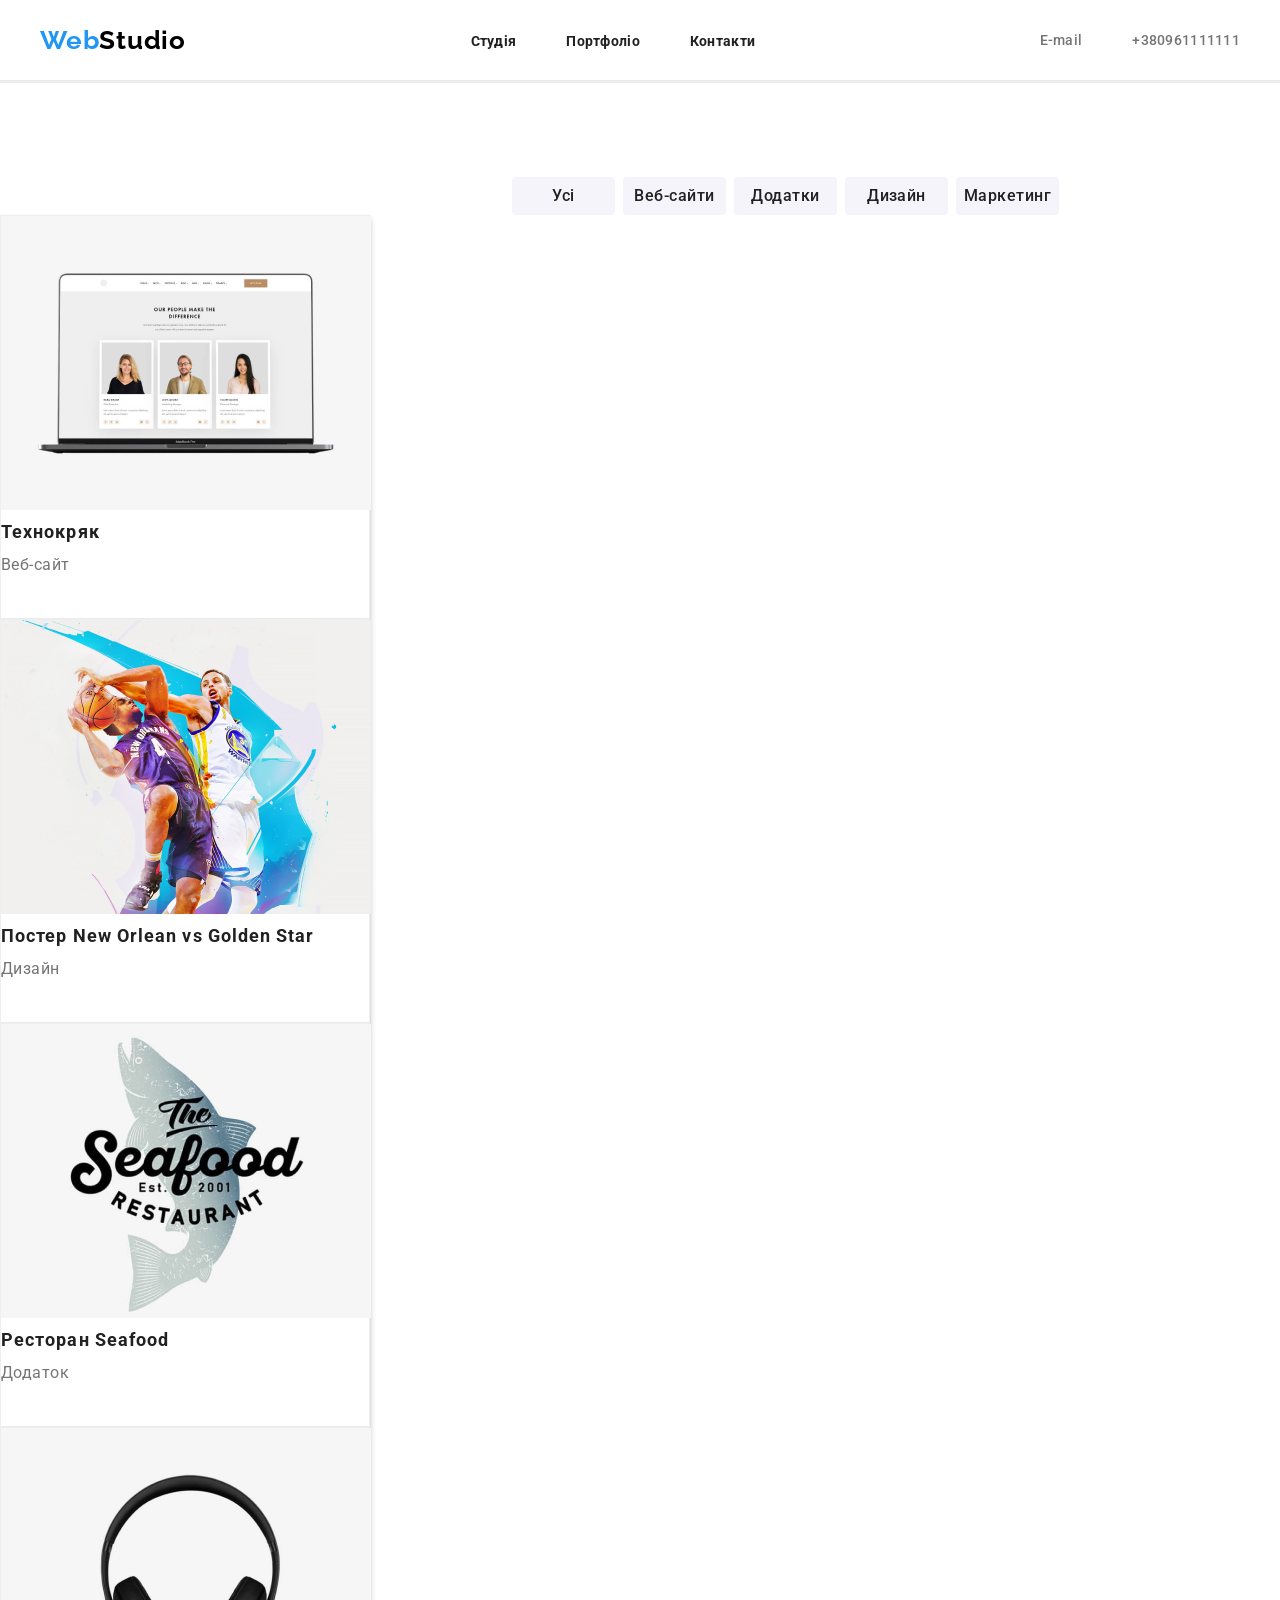
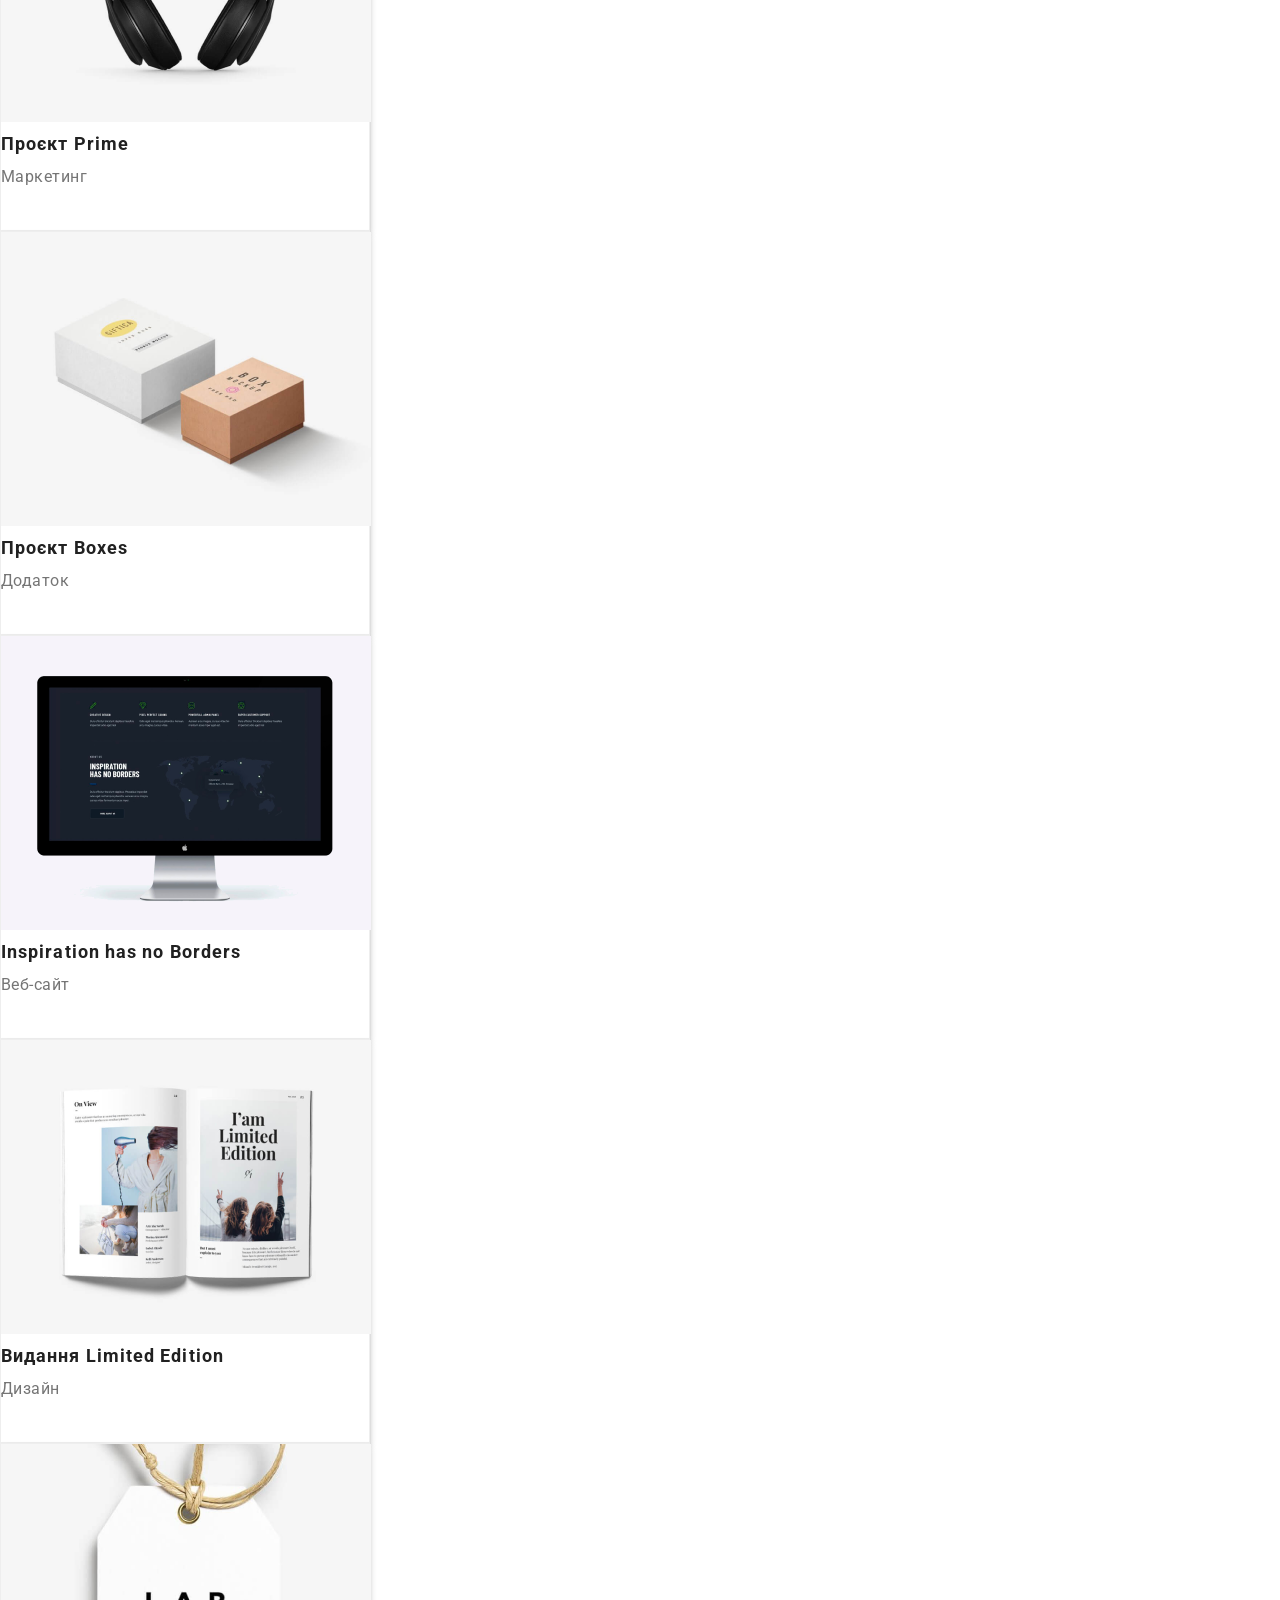
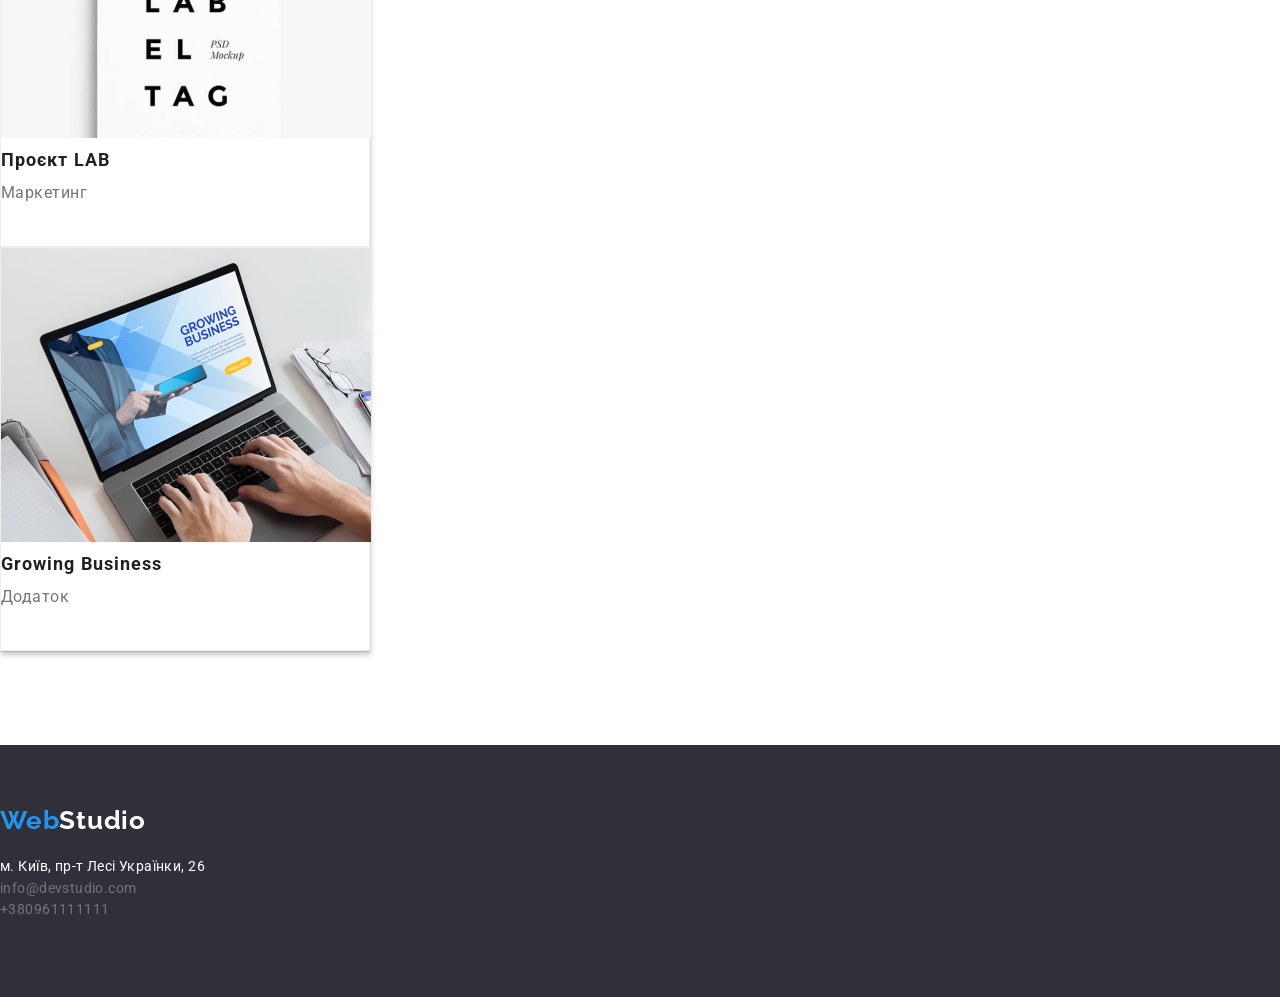
==== commit c345ff8b: "first commit" ====
--- a/portfolio.html
+++ b/portfolio.html
@@ -41,8 +41,8 @@
         </li>
       </ul>
     </header>
-    <main portfolio-main>
-      <section class="portfolio container">
+    <main>
+      <section class="portfolio">
         <ul class="portfolio-list-buttons">
           <li class="portfolio-items-buttons">
             <input class="portfolio-button" type="button" value="Усі" />
--- a/style.css
+++ b/style.css
@@ -3,8 +3,9 @@
   line-height: normal;
 }
 .container {
-  width: 1600px;
+  width: 1200px;
   margin: 0 auto;
+  padding: 0 15px;
 }
 a {
   text-decoration: none;
@@ -49,7 +50,6 @@
   font-size: 26px;
   font-weight: 700;
   letter-spacing: 0.78px;
-  margin-left: 215px;
 }
 .nav {
 }
@@ -75,7 +75,6 @@
 .header-items {
   display: flex;
   gap: 50px;
-  margin-right: 215px;
 }
 .header-contact {
   color: #757575;
@@ -88,14 +87,12 @@
 }
 .decision {
   background-color: #2f303a;
-  width: 1600px;
   height: 600px;
-  flex-shrink: 0;
+  padding-top: 200px;
+  padding-bottom: 200px;
+  margin: 0 auto;
 }
 .decision-container {
-  padding-top: 200px;
-  padding-left: 452px;
-  padding-right: 452px;
 }
 .decision-title {
   width: 696px;
@@ -106,8 +103,10 @@
   line-height: 1.36; /* 136.364% */
   letter-spacing: 2.64px;
   text-transform: uppercase;
+  margin: 30px auto;
 }
 .decision-button {
+  display: block;
   color: #fff;
   text-align: center;
   font-size: 16px;
@@ -121,8 +120,7 @@
   padding-bottom: 10px;
   padding-left: 34px;
   padding-right: 34px;
-  margin-top: 30px;
-  margin-left: 692px;
+  margin: 0 auto;
 }
 .details {
 }
@@ -130,8 +128,6 @@
   display: flex;
   margin-top: 94px;
   margin-bottom: 94px;
-  margin-left: 215px;
-  margin-right: 215px;
   gap: 30px;
   justify-content: space-between;
 }
@@ -153,14 +149,8 @@
   margin-top: 10px;
 }
 .about {
-}
-.about-container {
-  width: 1170px;
   height: 386px;
-  flex-shrink: 0;
-  margin-left: 215px;
-  margin-right: 215px;
-  margin-bottom: 94px;
+  margin-bottom: 96px;
 }
 .about-title {
   color: #212121;
@@ -179,7 +169,7 @@
   height: 294px;
   flex-shrink: 0;
   justify-content: space-between;
-  padding-right: 15px;
+  margin-right: 15px;
 }
 
 .team {
@@ -203,8 +193,7 @@
 .team-list {
   display: flex;
   gap: 30px;
-  margin-left: 215px;
-  margin-right: 215px;
+  margin: 0 auto;
 }
 .team-items {
   width: 270px;
@@ -239,9 +228,6 @@
   background: #2f303a;
   padding-top: 60px;
 }
-.footer-container {
-  margin-left: 215px;
-}
 .footer-logo {
   color: #fff;
   font-family: Raleway;
@@ -321,7 +307,7 @@
   color: #fff;
   background: #2196f3;
 }
-.portfolio-list{
+.portfolio-list {
 }
 .portfolio-items {
   width: 370px;
@@ -330,7 +316,7 @@
   border: 1px solid #eee;
   background: #fff;
   box-shadow: 1px 4px 6px 0px rgba(0, 0, 0, 0.16),
-  0px 4px 4px 0px rgba(0, 0, 0, 0.06), 0px 1px 1px 0px rgba(0, 0, 0, 0.12);
+    0px 4px 4px 0px rgba(0, 0, 0, 0.06), 0px 1px 1px 0px rgba(0, 0, 0, 0.12);
 }
 .portfolio-img {
   width: 370px;
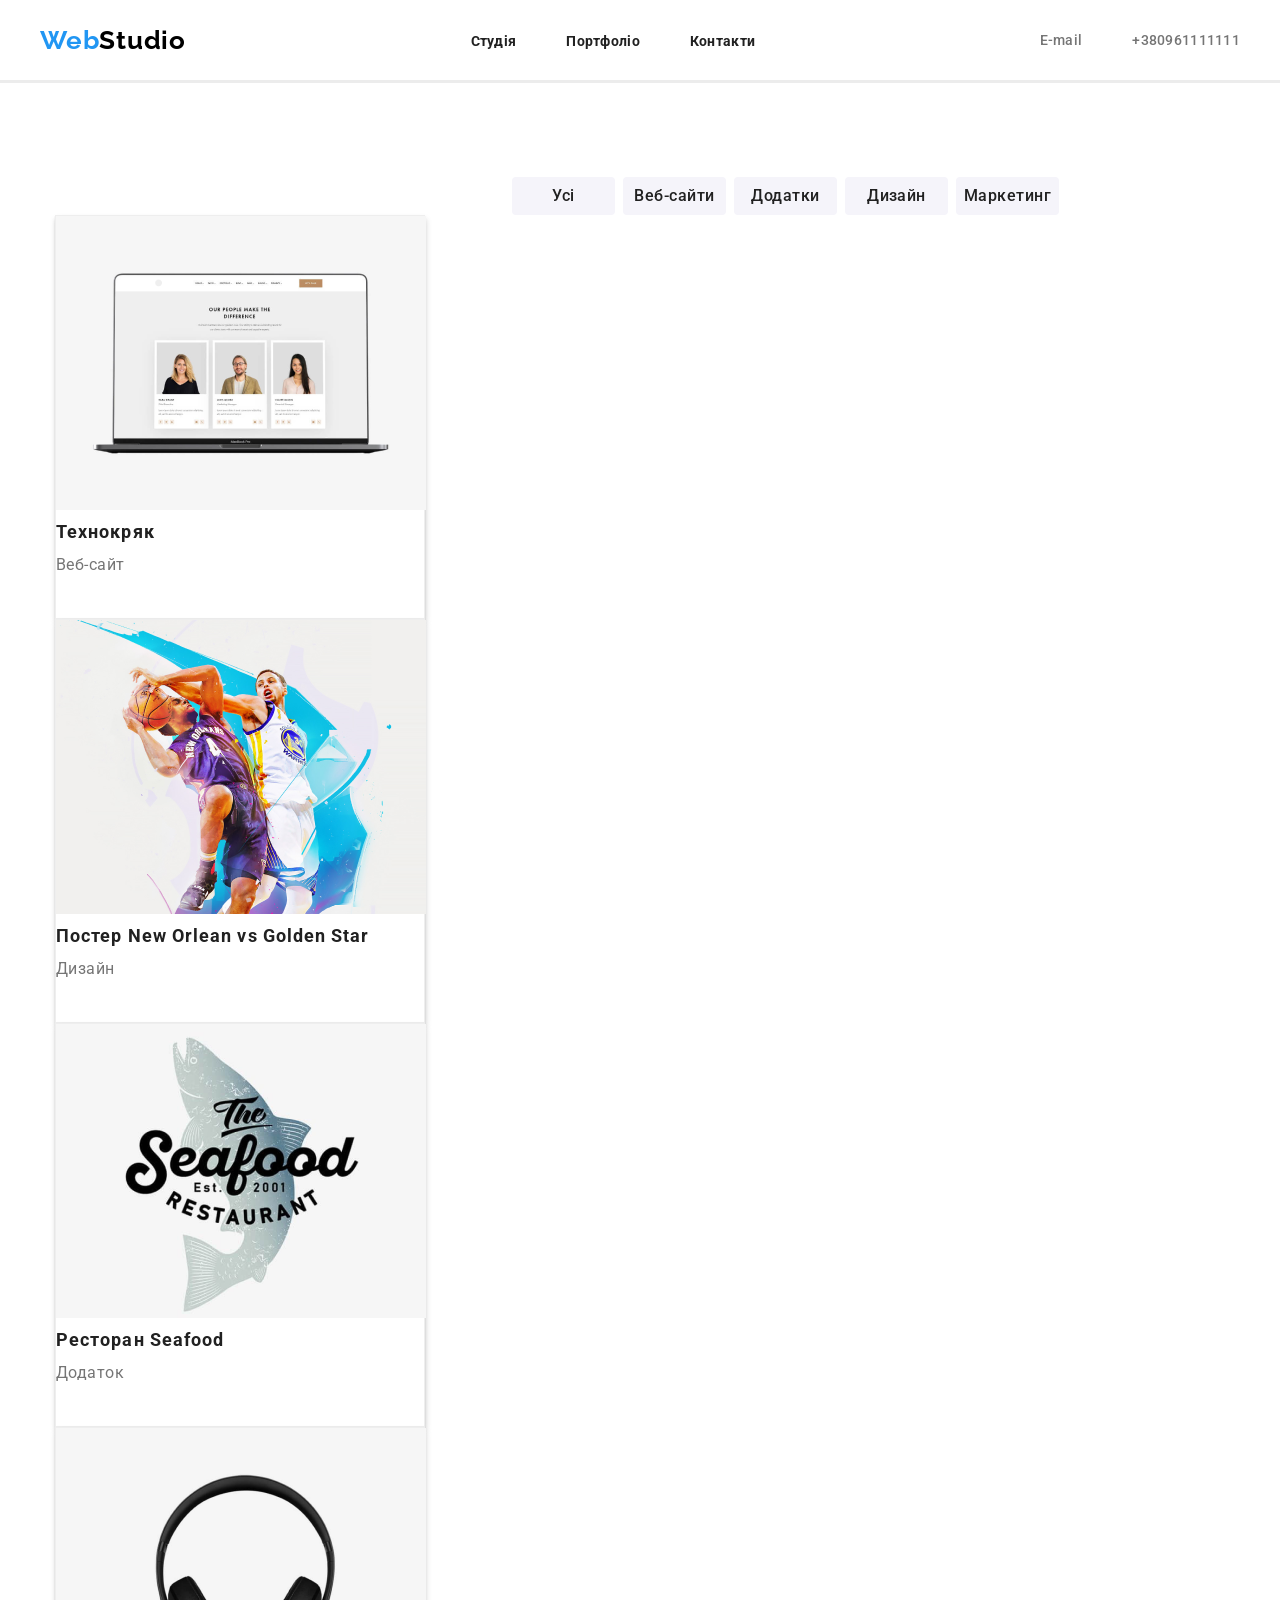
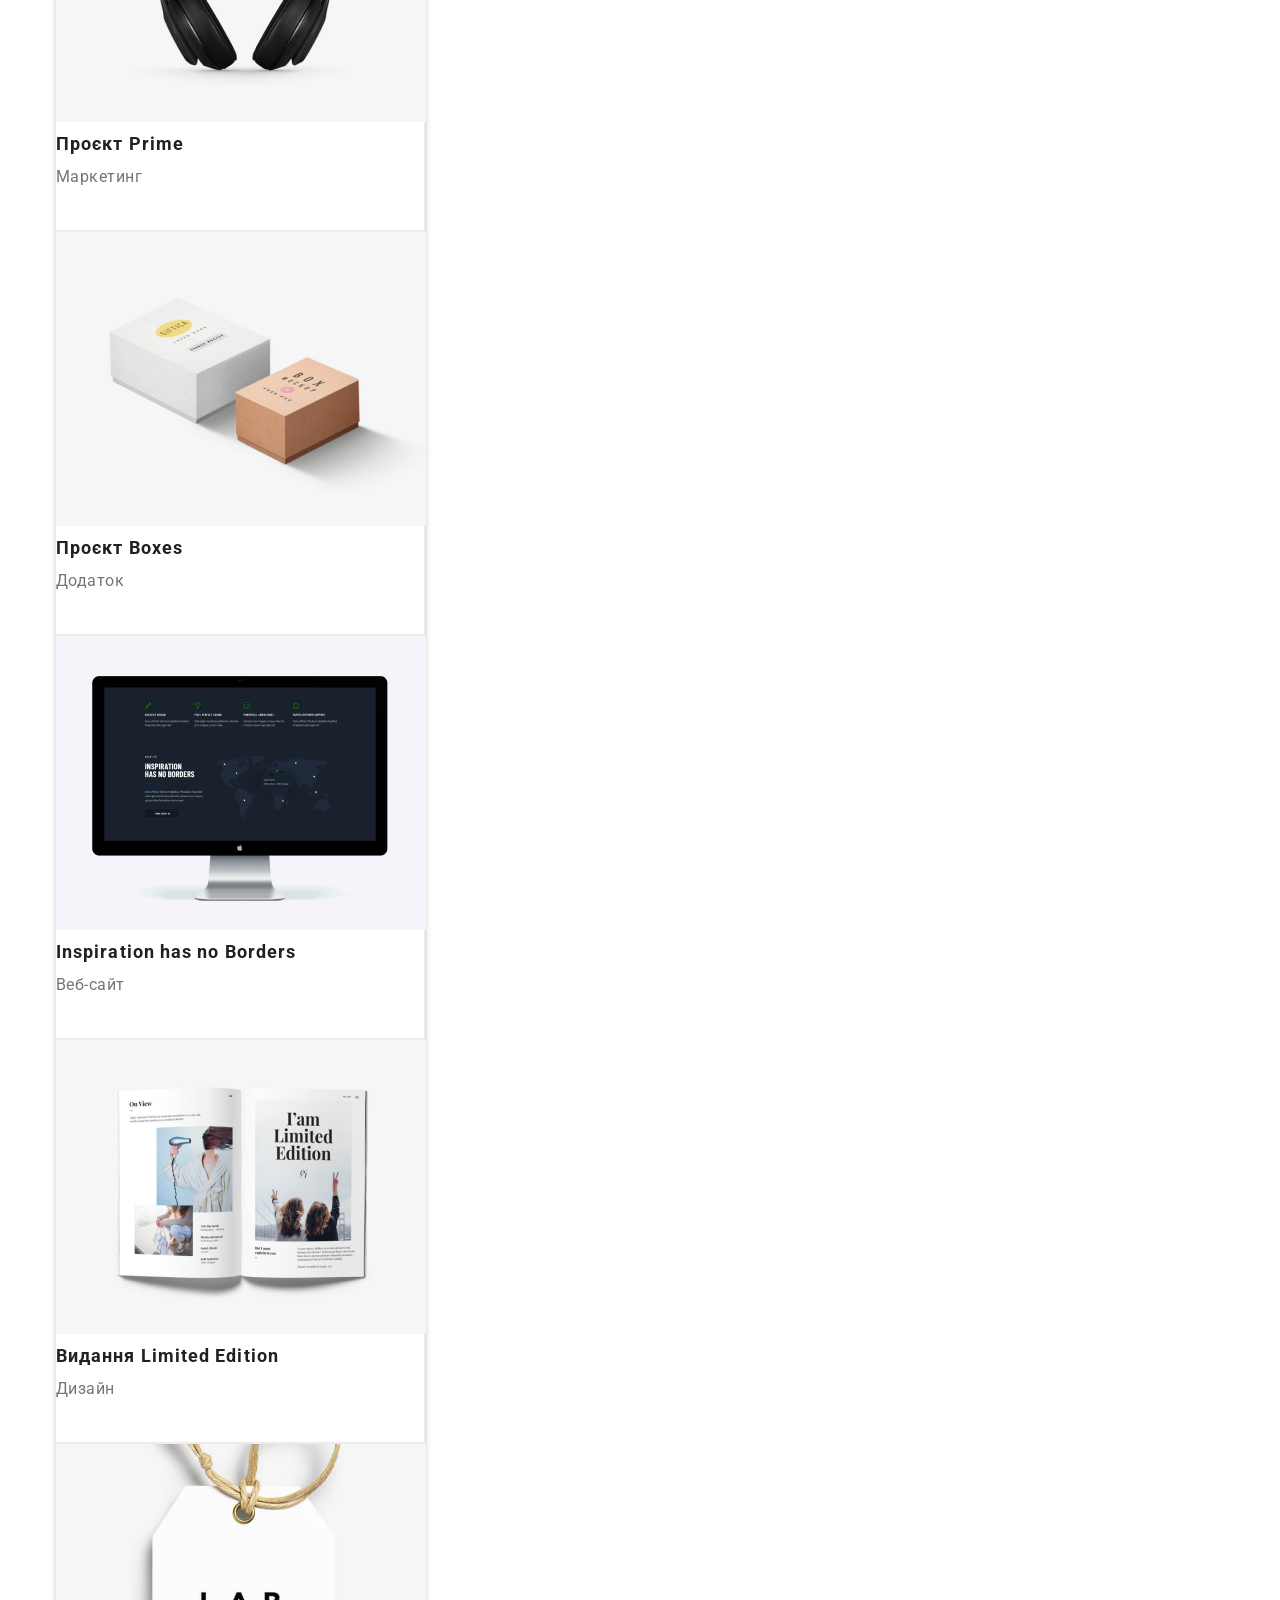
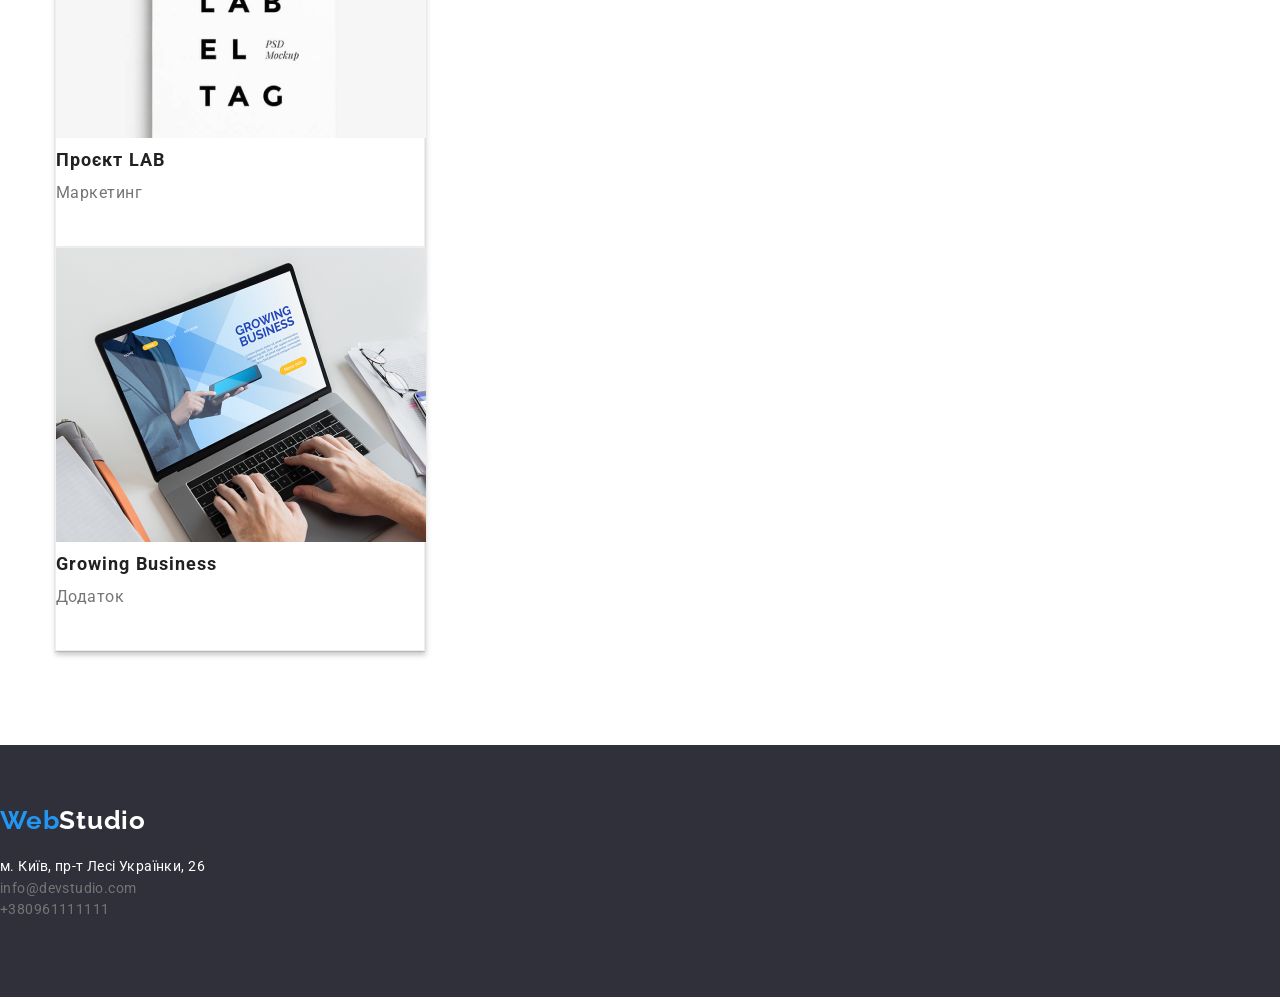
==== commit b642756e: "first" ====
--- a/portfolio.html
+++ b/portfolio.html
@@ -43,6 +43,7 @@
     </header>
     <main>
       <section class="portfolio">
+
         <ul class="portfolio-list-buttons">
           <li class="portfolio-items-buttons">
             <input class="portfolio-button" type="button" value="Усі" />
@@ -60,7 +61,7 @@
             <input class="portfolio-button" type="button" value="Маркетинг" />
           </li>
         </ul>
-        <ul class="portfolio-list">
+        <ul class="portfolio-list container">
           <li class="portfolio-items">
             <img src="img/portfolio/1.png" alt="" class="portfolio-img" />
             <h3 class="portfolio-title">Технокряк</h3>
--- a/style.css
+++ b/style.css
@@ -86,16 +86,16 @@
   color: #2196f3;
 }
 .decision {
+height: 600px;
   background-color: #2f303a;
-  height: 600px;
   padding-top: 200px;
   padding-bottom: 200px;
-  margin: 0 auto;
 }
 .decision-container {
 }
 .decision-title {
   width: 696px;
+  height: 120px;
   color: #fff;
   text-align: center;
   font-size: 44px;
@@ -123,6 +123,8 @@
   margin: 0 auto;
 }
 .details {
+  height: 98px;
+
 }
 .details-list {
   display: flex;
@@ -151,6 +153,7 @@
 .about {
   height: 386px;
   margin-bottom: 96px;
+  margin-top: 118px;
 }
 .about-title {
   color: #212121;
@@ -161,15 +164,18 @@
   padding-bottom: 50px;
 }
 .about-list {
+display: flex;
+gap: 30px;
 }
 .about-items {
+  
+  
 }
 .about-img {
   width: 370px;
   height: 294px;
   flex-shrink: 0;
-  justify-content: space-between;
-  margin-right: 15px;
+  gap: 30px;
 }
 
 .team {
@@ -178,15 +184,14 @@
   padding-top: 94px;
   padding-bottom: 94px;
 }
-.container {
-}
+
 
 .team-title {
   color: #212121;
-  text-align: center;
   font-size: 36px;
   font-weight: 700;
   letter-spacing: 1.08px;
+  text-align: center;
   margin-bottom: 50px;
 }
 
@@ -194,6 +199,7 @@
   display: flex;
   gap: 30px;
   margin: 0 auto;
+  
 }
 .team-items {
   width: 270px;
@@ -206,18 +212,23 @@
 .team-img {
   width: 270px;
   height: 260px;
+  
 }
 .team-name {
-  color: #212121;
-  text-align: center;
+  display: flex;
+  justify-content: center;
+  align-items: center;
+  color: #212121;
   font-size: 16px;
   font-weight: 500;
   letter-spacing: 0.48px;
   margin-top: 30px;
 }
 .team-work {
-  color: #757575;
-  text-align: center;
+  display: flex;
+  justify-content: center;
+  align-items: center;
+  color: #757575;
   font-size: 16px;
   font-weight: 400;
   letter-spacing: 0.48px;
@@ -276,6 +287,7 @@
 .header-portfolio {
 }
 .portfolio {
+  
   border-top: #ececec solid;
   padding-top: 94px;
   padding-bottom: 94px;
@@ -308,6 +320,7 @@
   background: #2196f3;
 }
 .portfolio-list {
+
 }
 .portfolio-items {
   width: 370px;
@@ -317,6 +330,7 @@
   background: #fff;
   box-shadow: 1px 4px 6px 0px rgba(0, 0, 0, 0.16),
     0px 4px 4px 0px rgba(0, 0, 0, 0.06), 0px 1px 1px 0px rgba(0, 0, 0, 0.12);
+
 }
 .portfolio-img {
   width: 370px;
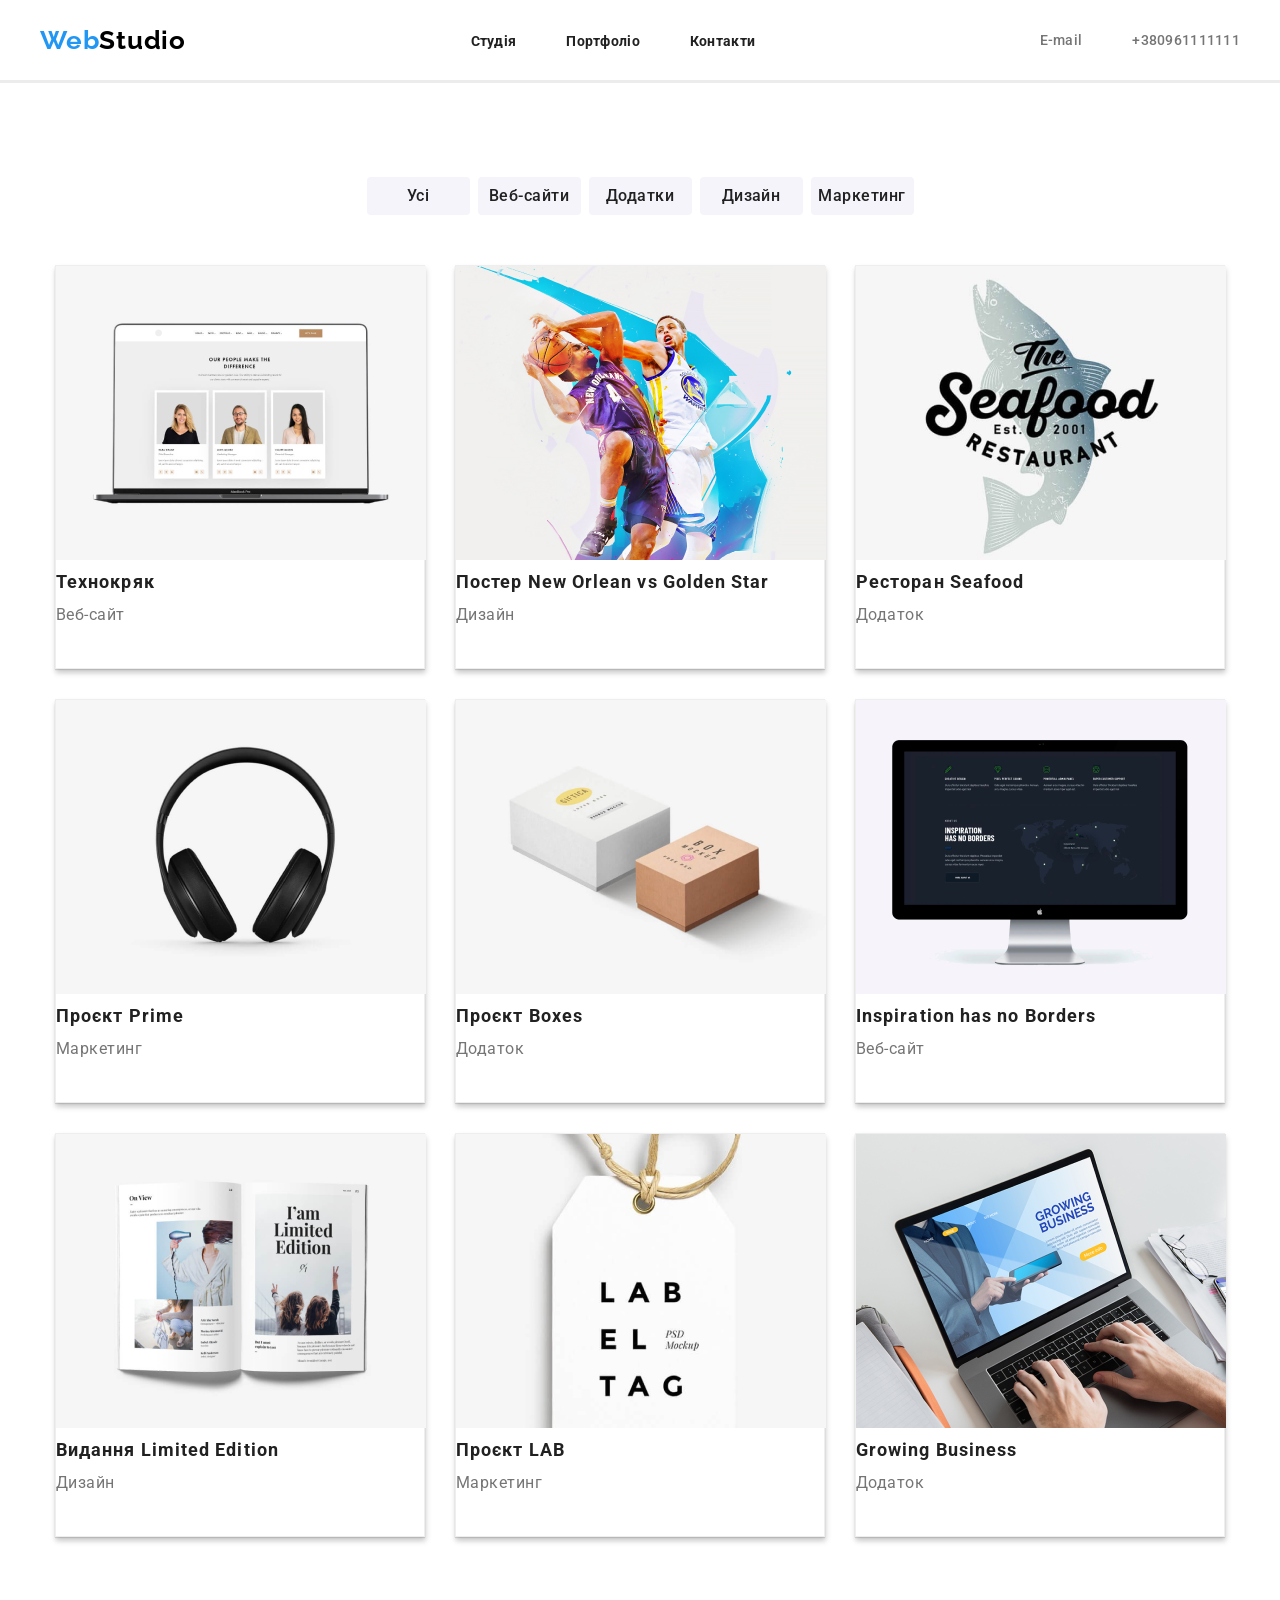
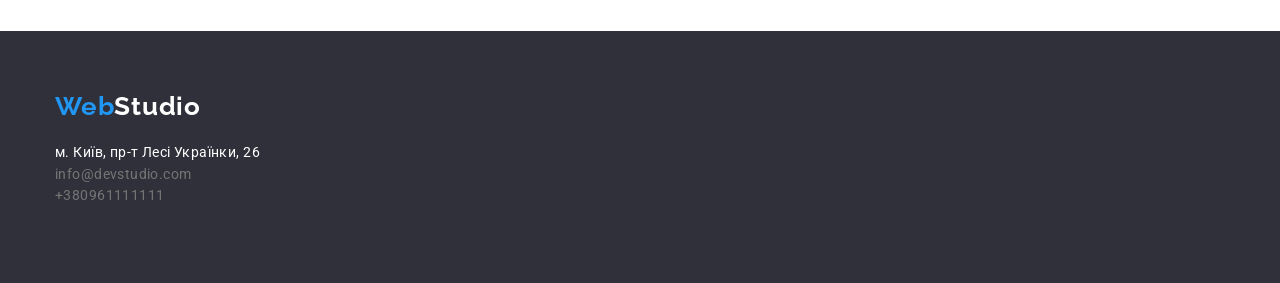
==== commit 99521d52: "portfolio" ====
--- a/portfolio.html
+++ b/portfolio.html
@@ -43,8 +43,7 @@
     </header>
     <main>
       <section class="portfolio">
-
-        <ul class="portfolio-list-buttons">
+        <ul class="portfolio-list-buttons container">
           <li class="portfolio-items-buttons">
             <input class="portfolio-button" type="button" value="Усі" />
           </li>
@@ -111,16 +110,16 @@
       </section>
     </main>
     <footer class="footer">
-      <div class="footer-container">
-      <a href="/" class="footer-logo"><span class="Web">Web</span>Studio</a>
-      <ul class="footer-list">
-        <li class="footer-items">
-          <p class="footer-text">м. Київ, пр-т Лесі Українки, 26</p>
-          <a class="footer-link" href="">info@devstudio.com</a>
-          <a class="footer-link-number" href="">+380961111111</a>
-        </li>
-      </ul>
-    </div>
+      <div class="container">
+        <a href="/" class="footer-logo"><span class="Web">Web</span>Studio</a>
+        <ul class="footer-list">
+          <li class="footer-items">
+            <p class="footer-text">м. Київ, пр-т Лесі Українки, 26</p>
+            <a class="footer-link" href="">info@devstudio.com</a>
+            <a class="footer-link-number" href="">+380961111111</a>
+          </li>
+        </ul>
+      </div>
     </footer>
   </body>
 </html>
--- a/style.css
+++ b/style.css
@@ -86,7 +86,7 @@
   color: #2196f3;
 }
 .decision {
-height: 600px;
+  height: 600px;
   background-color: #2f303a;
   padding-top: 200px;
   padding-bottom: 200px;
@@ -124,7 +124,6 @@
 }
 .details {
   height: 98px;
-
 }
 .details-list {
   display: flex;
@@ -164,12 +163,10 @@
   padding-bottom: 50px;
 }
 .about-list {
-display: flex;
-gap: 30px;
+  display: flex;
+  gap: 30px;
 }
 .about-items {
-  
-  
 }
 .about-img {
   width: 370px;
@@ -185,7 +182,6 @@
   padding-bottom: 94px;
 }
 
-
 .team-title {
   color: #212121;
   font-size: 36px;
@@ -199,7 +195,6 @@
   display: flex;
   gap: 30px;
   margin: 0 auto;
-  
 }
 .team-items {
   width: 270px;
@@ -212,7 +207,6 @@
 .team-img {
   width: 270px;
   height: 260px;
-  
 }
 .team-name {
   display: flex;
@@ -287,7 +281,6 @@
 .header-portfolio {
 }
 .portfolio {
-  
   border-top: #ececec solid;
   padding-top: 94px;
   padding-bottom: 94px;
@@ -295,8 +288,9 @@
 .portfolio-list-buttons {
   display: flex;
   gap: 8px;
-  margin-left: 512px;
-  margin-right: 512px;
+  align-items: center;
+  justify-content: center;
+  margin-bottom: 50px;
 }
 .portfolio-items-buttons {
 }
@@ -320,7 +314,9 @@
   background: #2196f3;
 }
 .portfolio-list {
-
+  display: flex;
+  flex-wrap: wrap;
+  gap: 30px;
 }
 .portfolio-items {
   width: 370px;
@@ -330,7 +326,6 @@
   background: #fff;
   box-shadow: 1px 4px 6px 0px rgba(0, 0, 0, 0.16),
     0px 4px 4px 0px rgba(0, 0, 0, 0.06), 0px 1px 1px 0px rgba(0, 0, 0, 0.12);
-
 }
 .portfolio-img {
   width: 370px;
